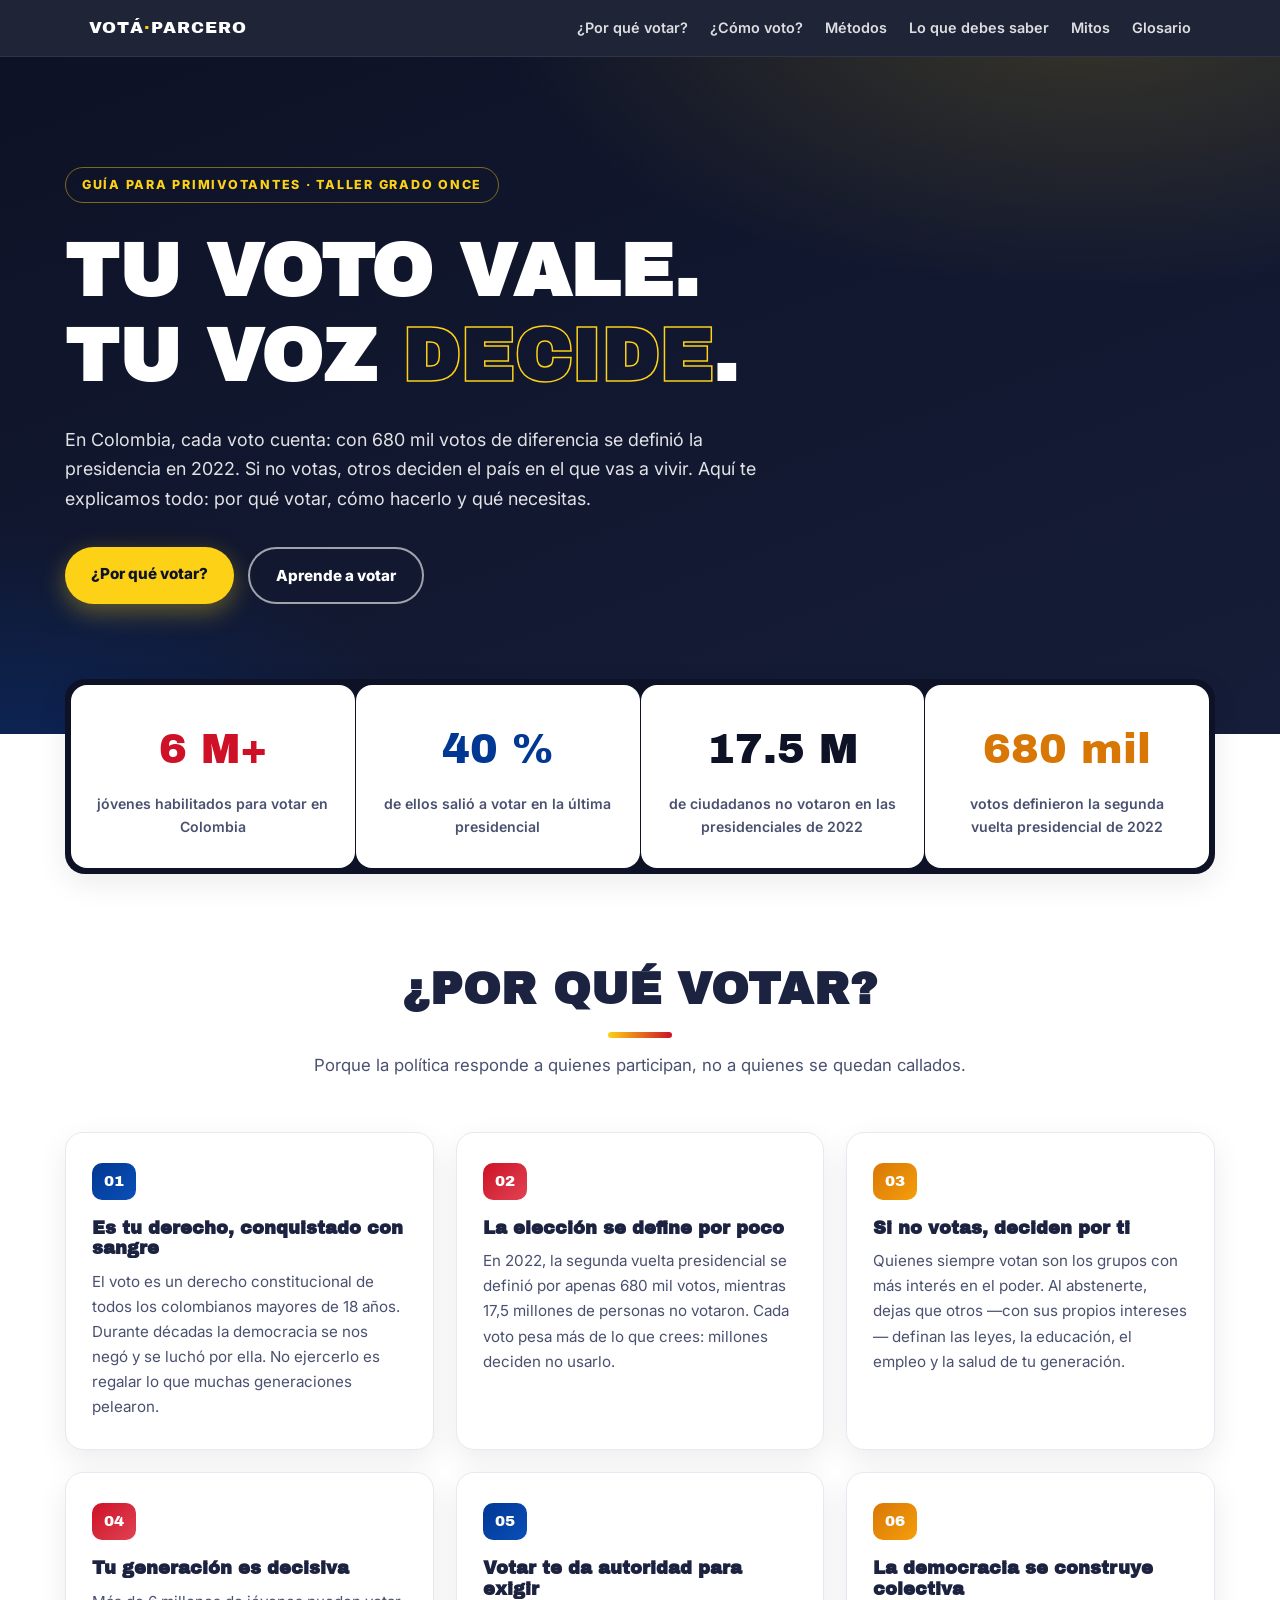
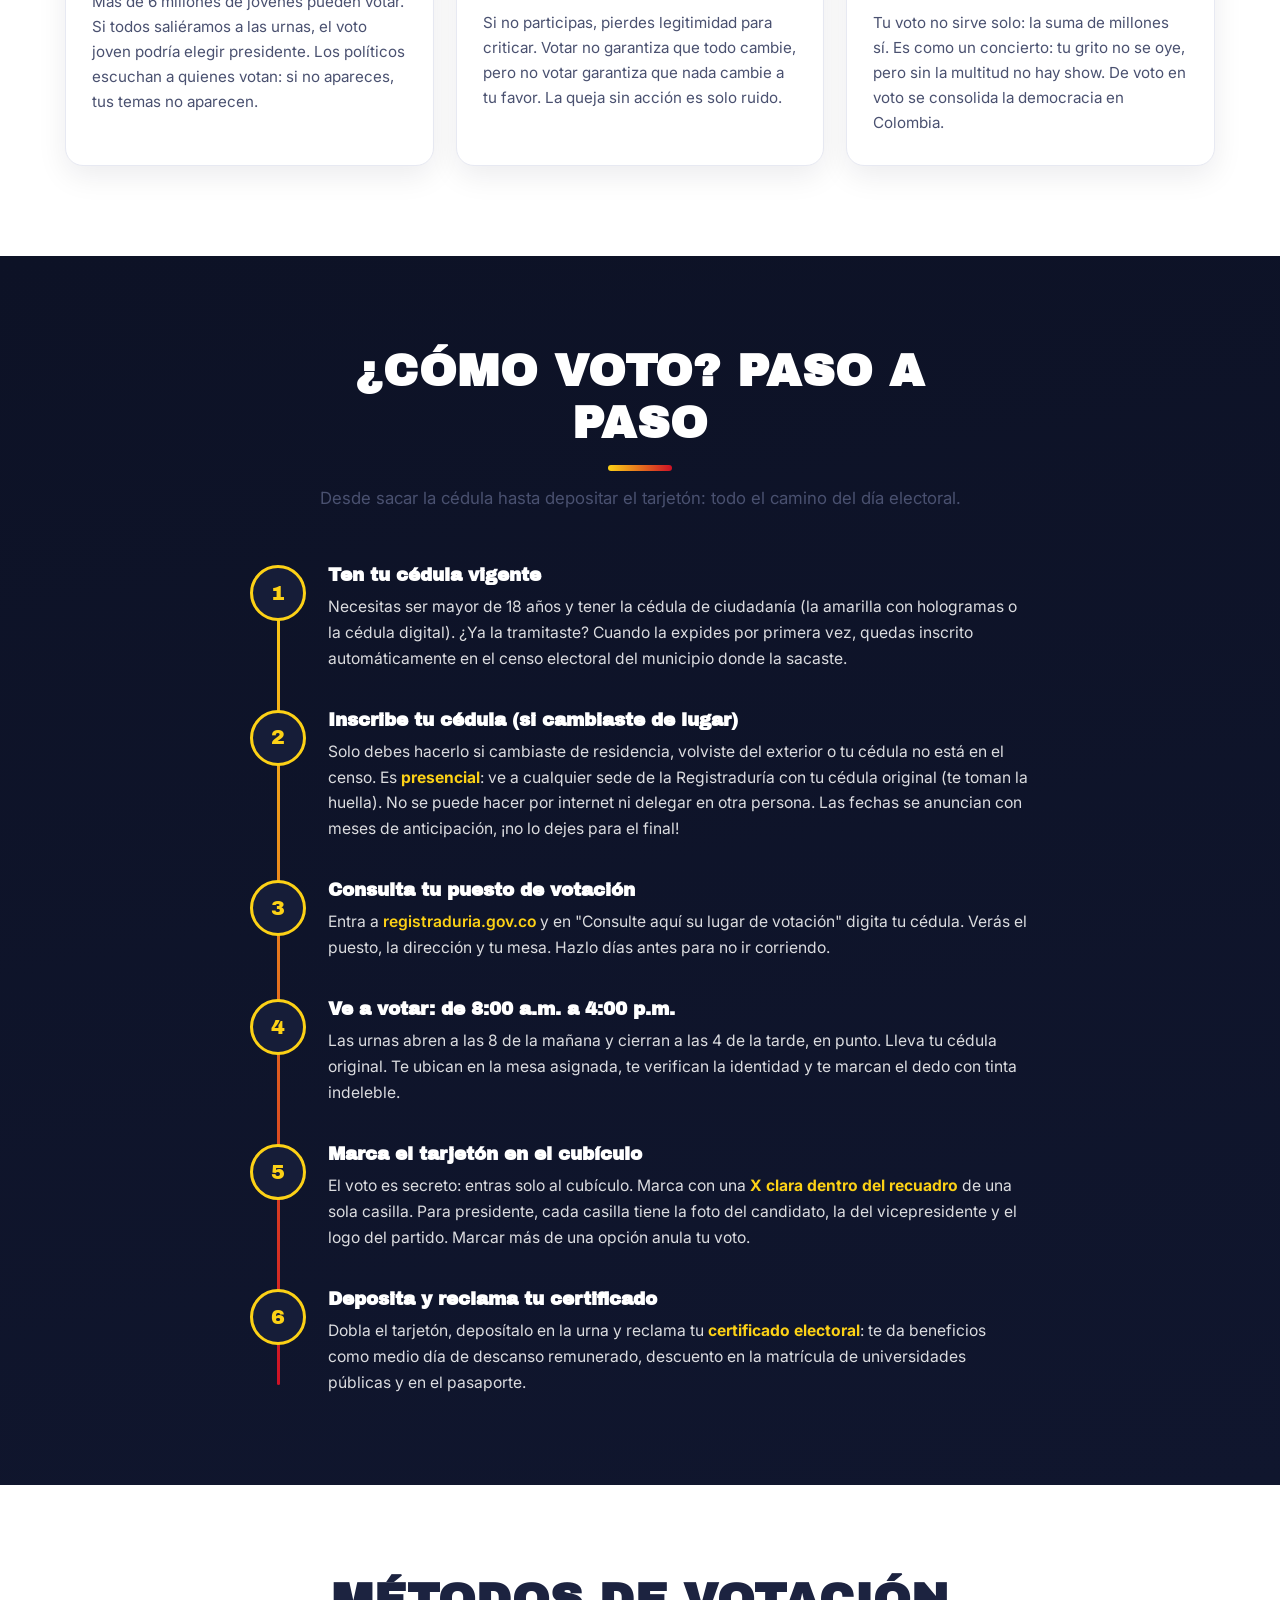
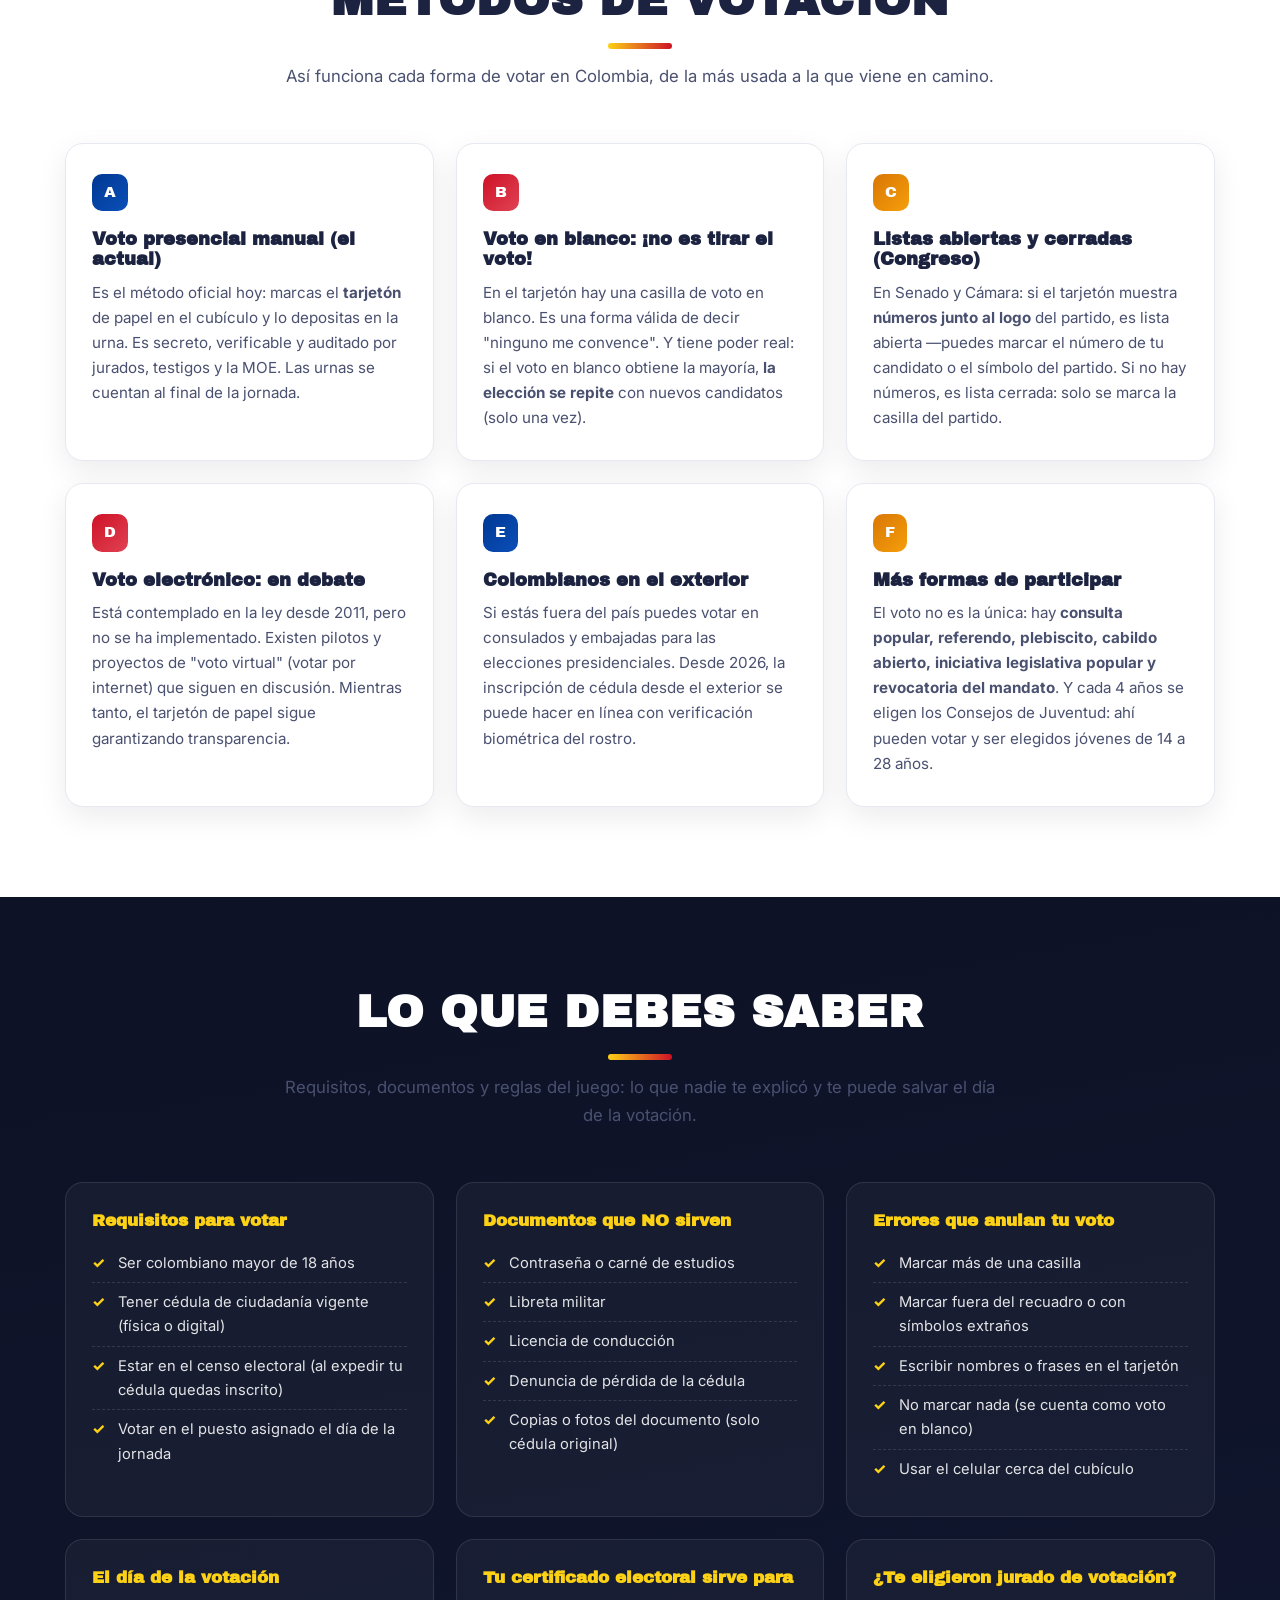
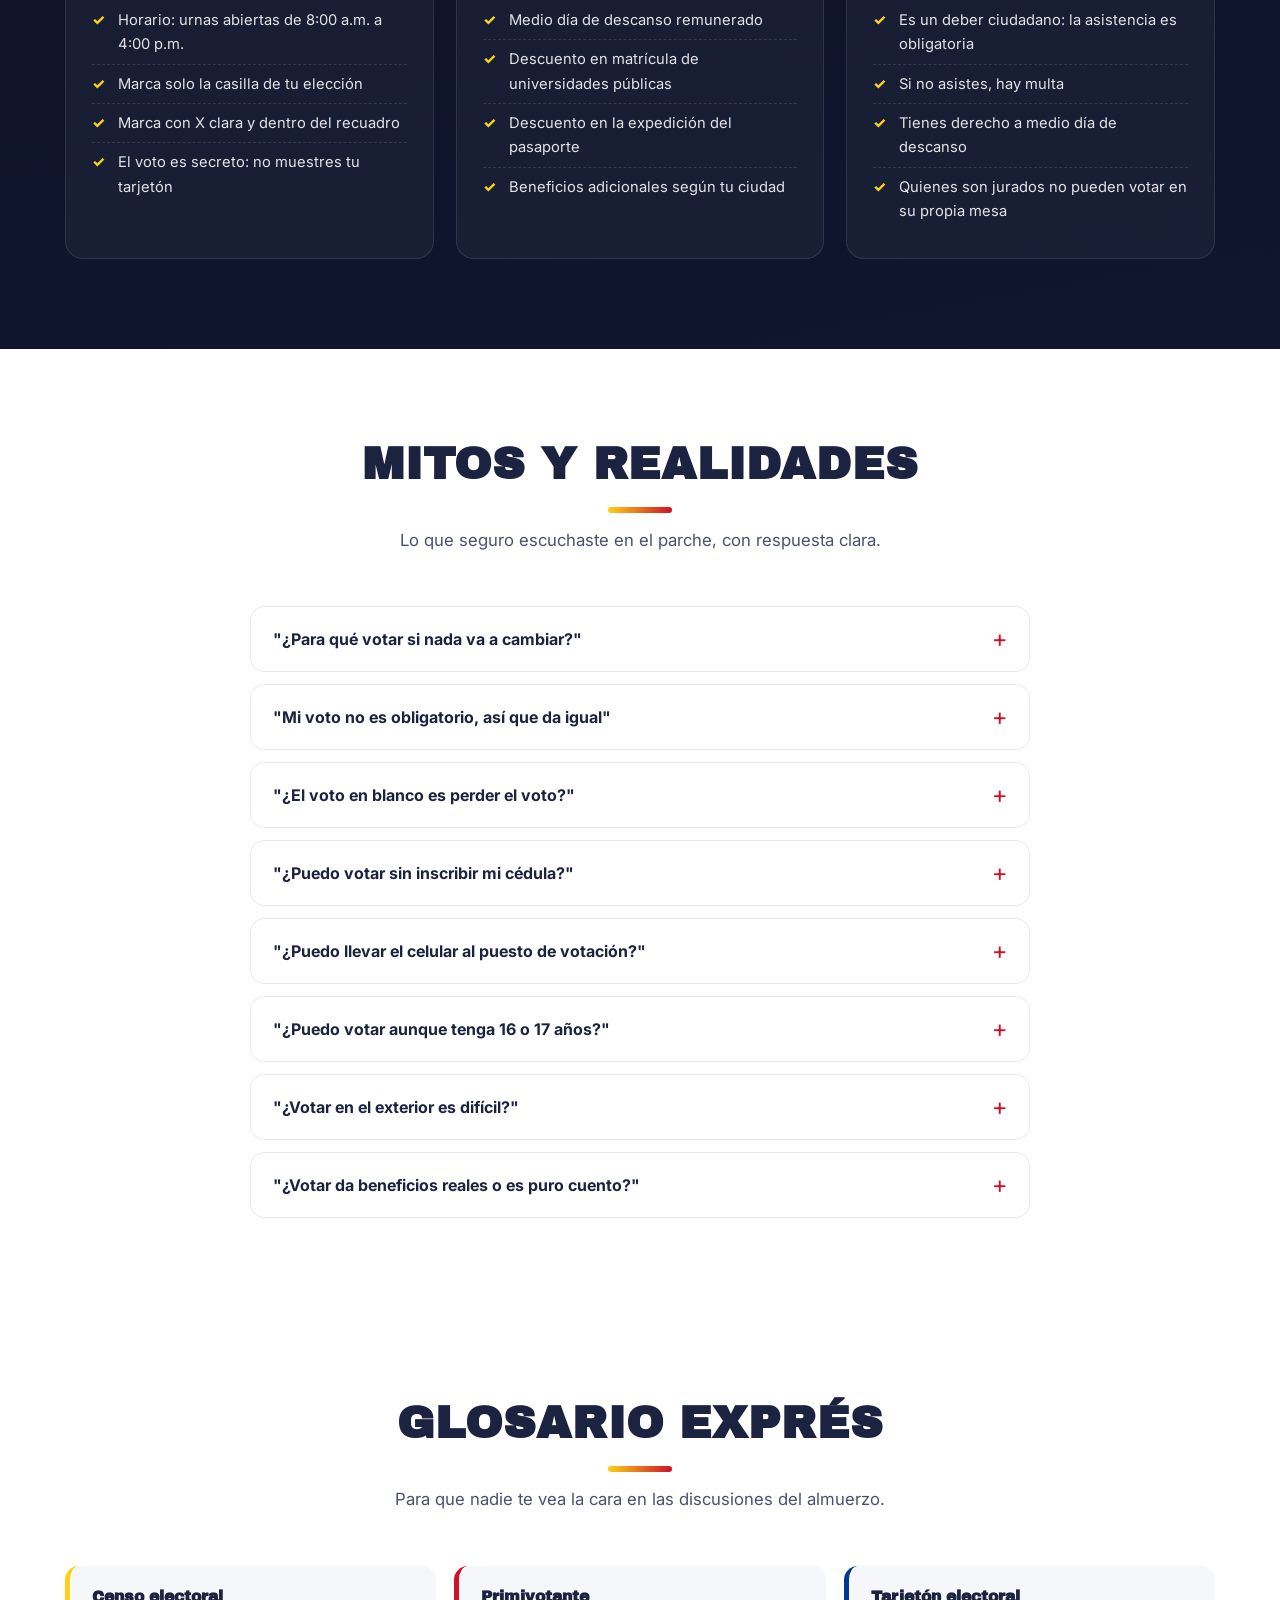
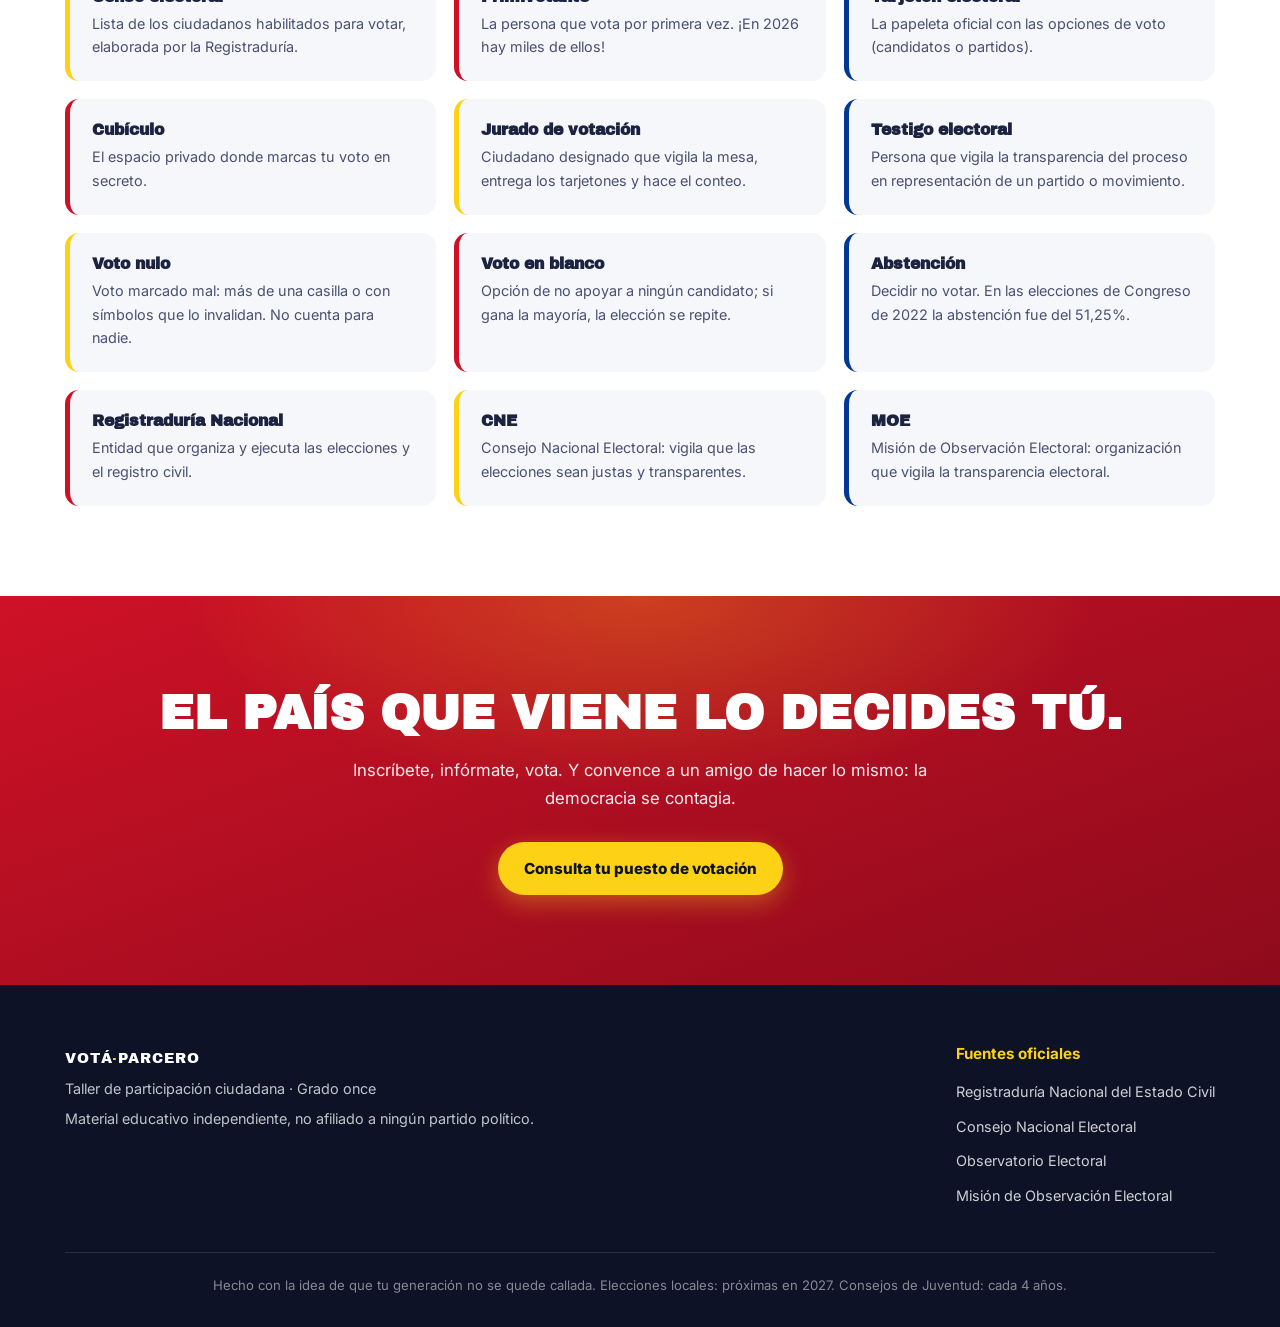
==== index.html @ 1b05ace3 "Crear sitio web guía para jóvenes: por qué y cómo votar en Colombia" ====
<!DOCTYPE html>
<html lang="es">
<head>
  <meta charset="UTF-8">
  <meta name="viewport" content="width=device-width, initial-scale=1.0">
  <title>Votá, Parcero — Todo lo que necesitas saber para votar en Colombia</title>
  <meta name="description" content="Guía para jóvenes: por qué votar en Colombia, cómo funciona la votación y todo lo que debes saber para ejercer tu derecho al voto. Taller grado once.">
  <link rel="preconnect" href="https://fonts.googleapis.com">
  <link rel="preconnect" href="https://fonts.gstatic.com" crossorigin>
  <link href="https://fonts.googleapis.com/css2?family=Archivo+Black&family=Inter:wght@400;600;800&display=swap" rel="stylesheet">
  <link rel="stylesheet" href="css/styles.css">
</head>
<body>
  <header class="nav">
    <div class="nav-inner">
      <a href="#inicio" class="brand">VOTÁ<span>·</span>PARCERO</a>
      <nav class="nav-links" id="navLinks">
        <a href="#por-que">¿Por qué votar?</a>
        <a href="#como-votar">¿Cómo voto?</a>
        <a href="#metodos">Métodos</a>
        <a href="#datos">Lo que debes saber</a>
        <a href="#mitos">Mitos</a>
        <a href="#glosario">Glosario</a>
      </nav>
      <button class="nav-toggle" id="navToggle" aria-label="Abrir menú">
        <span></span><span></span><span></span>
      </button>
    </div>
  </header>

  <main>
    <section class="hero" id="inicio">
      <div class="hero-content">
        <p class="hero-tag">GUÍA PARA PRIMIVOTANTES · TALLER GRADO ONCE</p>
        <h1>Tu voto vale.<br>Tu voz <span class="highlight">decide</span>.</h1>
        <p class="hero-sub">
          En Colombia, cada voto cuenta: con 680&nbsp;mil votos de diferencia se definió la presidencia en 2022.
          Si no votas, otros deciden el país en el que vas a vivir. Aquí te explicamos todo: por qué votar, cómo hacerlo y qué necesitas.
        </p>
        <div class="hero-actions">
          <a href="#por-que" class="btn btn-yellow">¿Por qué votar?</a>
          <a href="#como-votar" class="btn btn-outline">Aprende a votar</a>
        </div>
      </div>
    </section>

    <section class="stats">
      <div class="stat" data-count="6" data-suffix=" M+">
        <span class="stat-num" id="stat1">0</span>
        <p>jóvenes habilitados para votar en Colombia</p>
      </div>
      <div class="stat" data-count="40" data-suffix=" %">
        <span class="stat-num" id="stat2">0</span>
        <p>de ellos salió a votar en la última presidencial</p>
      </div>
      <div class="stat" data-count="17.5" data-suffix=" M" data-decimals="1">
        <span class="stat-num" id="stat3">0</span>
        <p>de ciudadanos no votaron en las presidenciales de 2022</p>
      </div>
      <div class="stat" data-count="680" data-suffix=" mil">
        <span class="stat-num" id="stat4">0</span>
        <p>votos definieron la segunda vuelta presidencial de 2022</p>
      </div>
    </section>

    <section class="section" id="por-que">
      <div class="section-head">
        <h2>¿Por qué votar?</h2>
        <p>Porque la política responde a quienes participan, no a quienes se quedan callados.</p>
      </div>
      <div class="cards">
        <article class="card">
          <span class="card-num">01</span>
          <h3>Es tu derecho, conquistado con sangre</h3>
          <p>El voto es un derecho constitucional de todos los colombianos mayores de 18 años. Durante décadas la democracia se nos negó y se luchó por ella. No ejercerlo es regalar lo que muchas generaciones pelearon.</p>
        </article>
        <article class="card">
          <span class="card-num">02</span>
          <h3>La elección se define por poco</h3>
          <p>En 2022, la segunda vuelta presidencial se definió por apenas 680&nbsp;mil votos, mientras 17,5&nbsp;millones de personas no votaron. Cada voto pesa más de lo que crees: millones deciden no usarlo.</p>
        </article>
        <article class="card">
          <span class="card-num">03</span>
          <h3>Si no votas, deciden por ti</h3>
          <p>Quienes siempre votan son los grupos con más interés en el poder. Al abstenerte, dejas que otros —con sus propios intereses— definan las leyes, la educación, el empleo y la salud de tu generación.</p>
        </article>
        <article class="card">
          <span class="card-num">04</span>
          <h3>Tu generación es decisiva</h3>
          <p>Más de 6 millones de jóvenes pueden votar. Si todos saliéramos a las urnas, el voto joven podría elegir presidente. Los políticos escuchan a quienes votan: si no apareces, tus temas no aparecen.</p>
        </article>
        <article class="card">
          <span class="card-num">05</span>
          <h3>Votar te da autoridad para exigir</h3>
          <p>Si no participas, pierdes legitimidad para criticar. Votar no garantiza que todo cambie, pero no votar garantiza que nada cambie a tu favor. La queja sin acción es solo ruido.</p>
        </article>
        <article class="card">
          <span class="card-num">06</span>
          <h3>La democracia se construye colectiva</h3>
          <p>Tu voto no sirve solo: la suma de millones sí. Es como un concierto: tu grito no se oye, pero sin la multitud no hay show. De voto en voto se consolida la democracia en Colombia.</p>
        </article>
      </div>
    </section>

    <section class="section section-dark" id="como-votar">
      <div class="section-head">
        <h2>¿Cómo voto? Paso a paso</h2>
        <p>Desde sacar la cédula hasta depositar el tarjetón: todo el camino del día electoral.</p>
      </div>
      <ol class="timeline">
        <li>
          <span class="step">1</span>
          <div>
            <h3>Ten tu cédula vigente</h3>
            <p>Necesitas ser mayor de 18 años y tener la cédula de ciudadanía (la amarilla con hologramas o la cédula digital). ¿Ya la tramitaste? Cuando la expides por primera vez, quedas inscrito automáticamente en el censo electoral del municipio donde la sacaste.</p>
          </div>
        </li>
        <li>
          <span class="step">2</span>
          <div>
            <h3>Inscribe tu cédula (si cambiaste de lugar)</h3>
            <p>Solo debes hacerlo si cambiaste de residencia, volviste del exterior o tu cédula no está en el censo. Es <strong>presencial</strong>: ve a cualquier sede de la Registraduría con tu cédula original (te toman la huella). No se puede hacer por internet ni delegar en otra persona. Las fechas se anuncian con meses de anticipación, ¡no lo dejes para el final!</p>
          </div>
        </li>
        <li>
          <span class="step">3</span>
          <div>
            <h3>Consulta tu puesto de votación</h3>
            <p>Entra a <a href="https://www.registraduria.gov.co" target="_blank" rel="noopener">registraduria.gov.co</a> y en "Consulte aquí su lugar de votación" digita tu cédula. Verás el puesto, la dirección y tu mesa. Hazlo días antes para no ir corriendo.</p>
          </div>
        </li>
        <li>
          <span class="step">4</span>
          <div>
            <h3>Ve a votar: de 8:00 a.m. a 4:00 p.m.</h3>
            <p>Las urnas abren a las 8 de la mañana y cierran a las 4 de la tarde, en punto. Lleva tu cédula original. Te ubican en la mesa asignada, te verifican la identidad y te marcan el dedo con tinta indeleble.</p>
          </div>
        </li>
        <li>
          <span class="step">5</span>
          <div>
            <h3>Marca el tarjetón en el cubículo</h3>
            <p>El voto es secreto: entras solo al cubículo. Marca con una <strong>X clara dentro del recuadro</strong> de una sola casilla. Para presidente, cada casilla tiene la foto del candidato, la del vicepresidente y el logo del partido. Marcar más de una opción anula tu voto.</p>
          </div>
        </li>
        <li>
          <span class="step">6</span>
          <div>
            <h3>Deposita y reclama tu certificado</h3>
            <p>Dobla el tarjetón, deposítalo en la urna y reclama tu <strong>certificado electoral</strong>: te da beneficios como medio día de descanso remunerado, descuento en la matrícula de universidades públicas y en el pasaporte.</p>
          </div>
        </li>
      </ol>
    </section>

    <section class="section" id="metodos">
      <div class="section-head">
        <h2>Métodos de votación</h2>
        <p>Así funciona cada forma de votar en Colombia, de la más usada a la que viene en camino.</p>
      </div>
      <div class="cards">
        <article class="card">
          <span class="card-num">A</span>
          <h3>Voto presencial manual (el actual)</h3>
          <p>Es el método oficial hoy: marcas el <strong>tarjetón</strong> de papel en el cubículo y lo depositas en la urna. Es secreto, verificable y auditado por jurados, testigos y la MOE. Las urnas se cuentan al final de la jornada.</p>
        </article>
        <article class="card">
          <span class="card-num">B</span>
          <h3>Voto en blanco: ¡no es tirar el voto!</h3>
          <p>En el tarjetón hay una casilla de voto en blanco. Es una forma válida de decir "ninguno me convence". Y tiene poder real: si el voto en blanco obtiene la mayoría, <strong>la elección se repite</strong> con nuevos candidatos (solo una vez).</p>
        </article>
        <article class="card">
          <span class="card-num">C</span>
          <h3>Listas abiertas y cerradas (Congreso)</h3>
          <p>En Senado y Cámara: si el tarjetón muestra <strong>números junto al logo</strong> del partido, es lista abierta —puedes marcar el número de tu candidato o el símbolo del partido. Si no hay números, es lista cerrada: solo se marca la casilla del partido.</p>
        </article>
        <article class="card">
          <span class="card-num">D</span>
          <h3>Voto electrónico: en debate</h3>
          <p>Está contemplado en la ley desde 2011, pero no se ha implementado. Existen pilotos y proyectos de "voto virtual" (votar por internet) que siguen en discusión. Mientras tanto, el tarjetón de papel sigue garantizando transparencia.</p>
        </article>
        <article class="card">
          <span class="card-num">E</span>
          <h3>Colombianos en el exterior</h3>
          <p>Si estás fuera del país puedes votar en consulados y embajadas para las elecciones presidenciales. Desde 2026, la inscripción de cédula desde el exterior se puede hacer en línea con verificación biométrica del rostro.</p>
        </article>
        <article class="card">
          <span class="card-num">F</span>
          <h3>Más formas de participar</h3>
          <p>El voto no es la única: hay <strong>consulta popular, referendo, plebiscito, cabildo abierto, iniciativa legislativa popular y revocatoria del mandato</strong>. Y cada 4 años se eligen los Consejos de Juventud: ahí pueden votar y ser elegidos jóvenes de 14 a 28 años.</p>
        </article>
      </div>
    </section>

    <section class="section section-dark" id="datos">
      <div class="section-head">
        <h2>Lo que debes saber</h2>
        <p>Requisitos, documentos y reglas del juego: lo que nadie te explicó y te puede salvar el día de la votación.</p>
      </div>
      <div class="grid">
        <div class="fact">
          <h3>Requisitos para votar</h3>
          <ul>
            <li>Ser colombiano mayor de 18 años</li>
            <li>Tener cédula de ciudadanía vigente (física o digital)</li>
            <li>Estar en el censo electoral (al expedir tu cédula quedas inscrito)</li>
            <li>Votar en el puesto asignado el día de la jornada</li>
          </ul>
        </div>
        <div class="fact">
          <h3>Documentos que NO sirven</h3>
          <ul>
            <li>Contraseña o carné de estudios</li>
            <li>Libreta militar</li>
            <li>Licencia de conducción</li>
            <li>Denuncia de pérdida de la cédula</li>
            <li>Copias o fotos del documento (solo cédula original)</li>
          </ul>
        </div>
        <div class="fact">
          <h3>Errores que anulan tu voto</h3>
          <ul>
            <li>Marcar más de una casilla</li>
            <li>Marcar fuera del recuadro o con símbolos extraños</li>
            <li>Escribir nombres o frases en el tarjetón</li>
            <li>No marcar nada (se cuenta como voto en blanco)</li>
            <li>Usar el celular cerca del cubículo</li>
          </ul>
        </div>
        <div class="fact">
          <h3>El día de la votación</h3>
          <ul>
            <li>Horario: urnas abiertas de 8:00 a.m. a 4:00 p.m.</li>
            <li>Marca solo la casilla de tu elección</li>
            <li>Marca con X clara y dentro del recuadro</li>
            <li>El voto es secreto: no muestres tu tarjetón</li>
          </ul>
        </div>
        <div class="fact">
          <h3>Tu certificado electoral sirve para</h3>
          <ul>
            <li>Medio día de descanso remunerado</li>
            <li>Descuento en matrícula de universidades públicas</li>
            <li>Descuento en la expedición del pasaporte</li>
            <li>Beneficios adicionales según tu ciudad</li>
          </ul>
        </div>
        <div class="fact">
          <h3>¿Te eligieron jurado de votación?</h3>
          <ul>
            <li>Es un deber ciudadano: la asistencia es obligatoria</li>
            <li>Si no asistes, hay multa</li>
            <li>Tienes derecho a medio día de descanso</li>
            <li>Quienes son jurados no pueden votar en su propia mesa</li>
          </ul>
        </div>
      </div>
    </section>

    <section class="section" id="mitos">
      <div class="section-head">
        <h2>Mitos y realidades</h2>
        <p>Lo que seguro escuchaste en el parche, con respuesta clara.</p>
      </div>
      <div class="faq">
        <div class="faq-item">
          <button class="faq-q" aria-expanded="false">"¿Para qué votar si nada va a cambiar?" <span class="faq-icon">+</span></button>
          <div class="faq-a"><p>Votar no garantiza el cambio inmediato, pero no votar garantiza que otros decidan por ti. Las elecciones se ganan por cientos de miles de votos, no por millones: tu participación sí cuenta. Y la democracia es un proceso: solo cambia lo que la ciudadanía exige con su participación constante.</p></div>
        </div>
        <div class="faq-item">
          <button class="faq-q" aria-expanded="false">"Mi voto no es obligatorio, así que da igual" <span class="faq-icon">+</span></button>
          <div class="faq-a"><p>Es cierto que no es obligatorio: el voto es un derecho y un deber ciudadano, no una obligación legal. Pero "no obligatorio" no significa "sin consecuencias". Quienes no votan dejan el terreno libre a los que sí participan, y esos deciden las reglas que te tocan a ti.</p></div>
        </div>
        <div class="faq-item">
          <button class="faq-q" aria-expanded="false">"¿El voto en blanco es perder el voto?" <span class="faq-icon">+</span></button>
          <div class="faq-a"><p>No. El voto en blanco es una opción legítima del tarjetón. Si obtiene la mayoría, la elección se repite una vez con nuevos candidatos. Es la forma de decir "ninguno me convence" sin quedarte por fuera.</p></div>
        </div>
        <div class="faq-item">
          <button class="faq-q" aria-expanded="false">"¿Puedo votar sin inscribir mi cédula?" <span class="faq-icon">+</span></button>
          <div class="faq-a"><p>Si expediste tu cédula por primera vez, ya estás en el censo del municipio donde la tramitaste: puedes votar. La inscripción solo se necesita si cambiaste de ciudad, volviste del exterior o tu cédula quedó fuera del censo.</p></div>
        </div>
        <div class="faq-item">
          <button class="faq-q" aria-expanded="false">"¿Puedo llevar el celular al puesto de votación?" <span class="faq-icon">+</span></button>
          <div class="faq-a"><p>Sí puedes entrar con el celular, pero no usarlo cerca de los cubículos de votación. Solo lo puedes mostrar para presentar la cédula digital. Hacer fotos al tarjetón o usarlo en el cubículo es motivo para invalidar tu voto.</p></div>
        </div>
        <div class="faq-item">
          <button class="faq-q" aria-expanded="false">"¿Puedo votar aunque tenga 16 o 17 años?" <span class="faq-icon">+</span></button>
          <div class="faq-a"><p>Para las elecciones nacionales necesitas 18 años cumplidos. PERO en las elecciones de <strong>Consejos de Juventud</strong> pueden votar y ser elegidos jóvenes de 14 a 28 años: es tu oportunidad para participar antes de los 18.</p></div>
        </div>
        <div class="faq-item">
          <button class="faq-q" aria-expanded="false">"¿Votar en el exterior es difícil?" <span class="faq-icon">+</span></button>
          <div class="faq-a"><p>No. Puedes votar en consulados y embajadas para las elecciones presidenciales con tu cédula o pasaporte. Desde las elecciones de 2026, la inscripción desde el exterior se puede hacer en línea con verificación biométrica de rostro, desde la página oficial de la Registraduría.</p></div>
        </div>
        <div class="faq-item">
          <button class="faq-q" aria-expanded="false">"¿Votar da beneficios reales o es puro cuento?" <span class="faq-icon">+</span></button>
          <div class="faq-a"><p>Real. El certificado electoral te da medio día de descanso remunerado, descuento del 10% en la matrícula de universidades públicas y descuentos en el pasaporte. Y más allá de los beneficios: es tu poder de decisión sobre el país.</p></div>
        </div>
      </div>
    </section>

    <section class="section" id="glosario">
      <div class="section-head">
        <h2>Glosario exprés</h2>
        <p>Para que nadie te vea la cara en las discusiones del almuerzo.</p>
      </div>
      <div class="glossary">
        <div class="term"><h3>Censo electoral</h3><p>Lista de los ciudadanos habilitados para votar, elaborada por la Registraduría.</p></div>
        <div class="term"><h3>Primivotante</h3><p>La persona que vota por primera vez. ¡En 2026 hay miles de ellos!</p></div>
        <div class="term"><h3>Tarjetón electoral</h3><p>La papeleta oficial con las opciones de voto (candidatos o partidos).</p></div>
        <div class="term"><h3>Cubículo</h3><p>El espacio privado donde marcas tu voto en secreto.</p></div>
        <div class="term"><h3>Jurado de votación</h3><p>Ciudadano designado que vigila la mesa, entrega los tarjetones y hace el conteo.</p></div>
        <div class="term"><h3>Testigo electoral</h3><p>Persona que vigila la transparencia del proceso en representación de un partido o movimiento.</p></div>
        <div class="term"><h3>Voto nulo</h3><p>Voto marcado mal: más de una casilla o con símbolos que lo invalidan. No cuenta para nadie.</p></div>
        <div class="term"><h3>Voto en blanco</h3><p>Opción de no apoyar a ningún candidato; si gana la mayoría, la elección se repite.</p></div>
        <div class="term"><h3>Abstención</h3><p>Decidir no votar. En las elecciones de Congreso de 2022 la abstención fue del 51,25%.</p></div>
        <div class="term"><h3>Registraduría Nacional</h3><p>Entidad que organiza y ejecuta las elecciones y el registro civil.</p></div>
        <div class="term"><h3>CNE</h3><p>Consejo Nacional Electoral: vigila que las elecciones sean justas y transparentes.</p></div>
        <div class="term"><h3>MOE</h3><p>Misión de Observación Electoral: organización que vigila la transparencia electoral.</p></div>
      </div>
    </section>

    <section class="cta">
      <h2>El país que viene lo decides tú.</h2>
      <p>Inscríbete, infórmate, vota. Y convence a un amigo de hacer lo mismo: la democracia se contagia.</p>
      <a href="https://www.registraduria.gov.co" target="_blank" rel="noopener" class="btn btn-yellow">Consulta tu puesto de votación</a>
    </section>
  </main>

  <footer class="footer">
    <div class="footer-inner">
      <div>
        <p class="brand">VOTÁ<span>·</span>PARCERO</p>
        <p>Taller de participación ciudadana · Grado once</p>
        <p>Material educativo independiente, no afiliado a ningún partido político.</p>
      </div>
      <div class="footer-links">
        <h4>Fuentes oficiales</h4>
        <ul>
          <li><a href="https://www.registraduria.gov.co" target="_blank" rel="noopener">Registraduría Nacional del Estado Civil</a></li>
          <li><a href="https://www.cne.gov.co" target="_blank" rel="noopener">Consejo Nacional Electoral</a></li>
          <li><a href="https://observatorio.registraduria.gov.co" target="_blank" rel="noopener">Observatorio Electoral</a></li>
          <li><a href="https://moebogota.org" target="_blank" rel="noopener">Misión de Observación Electoral</a></li>
        </ul>
      </div>
    </div>
    <p class="footer-note">Hecho con la idea de que tu generación no se quede callada. Elecciones locales: próximas en 2027. Consejos de Juventud: cada 4 años.</p>
  </footer>

  <script src="js/main.js"></script>
</body>
</html>
---- css/styles.css ----
:root {
  --yellow: #fcd116;
  --blue: #003893;
  --red: #ce1126;
  --dark: #0d1226;
  --dark-2: #161d38;
  --ink: #1c2340;
  --text: #4a5170;
  --light: #f6f7fb;
  --white: #ffffff;
  --radius: 18px;
  --shadow: 0 10px 30px rgba(13, 18, 38, 0.08);
  --font-head: 'Archivo Black', sans-serif;
  --font-body: 'Inter', system-ui, sans-serif;
}

* { margin: 0; padding: 0; box-sizing: border-box; }

html { scroll-behavior: smooth; }

body {
  font-family: var(--font-body);
  color: var(--text);
  background: var(--white);
  line-height: 1.65;
}

h1, h2, h3 { font-family: var(--font-head); color: var(--ink); line-height: 1.15; }

a { color: var(--blue); text-decoration: none; }
a:hover { text-decoration: underline; }

/* ---------- Nav ---------- */
.nav {
  position: sticky;
  top: 0;
  z-index: 100;
  background: rgba(13, 18, 38, 0.92);
  backdrop-filter: blur(8px);
  border-bottom: 1px solid rgba(255, 255, 255, 0.08);
}

.nav-inner {
  max-width: 1150px;
  margin: 0 auto;
  padding: 14px 24px;
  display: flex;
  align-items: center;
  justify-content: space-between;
  gap: 16px;
}

.brand {
  font-family: var(--font-head);
  font-size: 1.05rem;
  letter-spacing: 0.06em;
  color: var(--white);
}
.brand span { color: var(--yellow); }
.footer .brand { color: var(--white); }

.nav-links { display: flex; gap: 22px; flex-wrap: wrap; }
.nav-links a {
  color: rgba(255, 255, 255, 0.85);
  font-weight: 600;
  font-size: 0.9rem;
}
.nav-links a:hover { color: var(--yellow); text-decoration: none; }

.nav-toggle {
  display: none;
  background: none;
  border: none;
  cursor: pointer;
  flex-direction: column;
  gap: 5px;
  padding: 6px;
}
.nav-toggle span {
  width: 24px;
  height: 3px;
  background: var(--white);
  border-radius: 2px;
  transition: transform 0.25s ease, opacity 0.25s ease;
}
.nav-toggle.open span:nth-child(1) { transform: translateY(8px) rotate(45deg); }
.nav-toggle.open span:nth-child(2) { opacity: 0; }
.nav-toggle.open span:nth-child(3) { transform: translateY(-8px) rotate(-45deg); }

/* ---------- Hero ---------- */
.hero {
  background:
    radial-gradient(1000px 500px at 85% -10%, rgba(252, 209, 22, 0.18), transparent 60%),
    radial-gradient(800px 500px at 0% 110%, rgba(0, 56, 147, 0.45), transparent 55%),
    linear-gradient(160deg, var(--dark) 0%, var(--dark-2) 100%);
  color: var(--white);
  padding: 110px 24px 130px;
}

.hero-content {
  max-width: 1150px;
  margin: 0 auto;
}

.hero-tag {
  display: inline-block;
  font-size: 0.78rem;
  font-weight: 800;
  letter-spacing: 0.14em;
  color: var(--yellow);
  border: 1px solid rgba(252, 209, 22, 0.45);
  border-radius: 999px;
  padding: 7px 16px;
  margin-bottom: 26px;
}

.hero h1 {
  color: var(--white);
  font-size: clamp(2.6rem, 7vw, 4.6rem);
  text-transform: uppercase;
  letter-spacing: 0.01em;
}

.hero .highlight {
  color: var(--yellow);
  -webkit-text-stroke: 1.5px var(--yellow);
  -webkit-text-fill-color: transparent;
}

.hero-sub {
  max-width: 720px;
  margin-top: 26px;
  font-size: 1.12rem;
  color: rgba(255, 255, 255, 0.88);
}

.hero-actions { margin-top: 34px; display: flex; gap: 14px; flex-wrap: wrap; }

.btn {
  display: inline-block;
  font-weight: 800;
  font-size: 0.95rem;
  padding: 14px 26px;
  border-radius: 999px;
  transition: transform 0.15s ease, box-shadow 0.15s ease;
}
.btn:hover { transform: translateY(-2px); text-decoration: none; }

.btn-yellow { background: var(--yellow); color: var(--dark); box-shadow: 0 8px 24px rgba(252, 209, 22, 0.35); }
.btn-yellow:hover { box-shadow: 0 12px 28px rgba(252, 209, 22, 0.45); }

.btn-outline { border: 2px solid rgba(255, 255, 255, 0.6); color: var(--white); }
.btn-outline:hover { background: rgba(255, 255, 255, 0.08); }

/* ---------- Stats ---------- */
.stats {
  display: grid;
  grid-template-columns: repeat(4, 1fr);
  gap: 1px;
  background: var(--dark);
  margin-top: -55px;
  border-radius: 20px;
  max-width: 1150px;
  margin-left: auto;
  margin-right: auto;
  padding: 6px;
  box-shadow: var(--shadow);
  position: relative;
  z-index: 5;
}

.stat {
  background: var(--white);
  border-radius: 16px;
  padding: 30px 22px;
  text-align: center;
}

.stat-num {
  display: block;
  font-family: var(--font-head);
  font-size: clamp(1.8rem, 4vw, 2.6rem);
  color: var(--red);
}

.stat:nth-child(2) .stat-num { color: var(--blue); }
.stat:nth-child(3) .stat-num { color: var(--dark); }
.stat:nth-child(4) .stat-num { color: #d97706; }

.stat p { margin-top: 8px; font-size: 0.88rem; font-weight: 600; color: var(--text); }

/* ---------- Sections ---------- */
.section { padding: 90px 24px; }

.section-dark {
  background: linear-gradient(170deg, var(--dark) 0%, #10162e 100%);
}
.section-dark h2, .section-dark h3 { color: var(--white); }

.section-head {
  max-width: 720px;
  margin: 0 auto 52px;
  text-align: center;
}

.section-head h2 {
  font-size: clamp(1.9rem, 4.5vw, 2.8rem);
  text-transform: uppercase;
  letter-spacing: 0.02em;
  margin-bottom: 14px;
  position: relative;
}

.section-head h2::after {
  content: '';
  display: block;
  width: 64px;
  height: 6px;
  border-radius: 3px;
  background: linear-gradient(90deg, var(--yellow), var(--red));
  margin: 16px auto 0;
}

.section-dark .section-head h2::after {
  background: linear-gradient(90deg, var(--yellow), var(--red));
}

.section-head p { font-size: 1.05rem; }

/* ---------- Cards ---------- */
.cards {
  display: grid;
  grid-template-columns: repeat(3, 1fr);
  gap: 22px;
  max-width: 1150px;
  margin: 0 auto;
}

.card {
  background: var(--white);
  border: 1px solid #e7e9f2;
  border-radius: var(--radius);
  padding: 30px 26px;
  box-shadow: var(--shadow);
  transition: transform 0.2s ease, box-shadow 0.2s ease;
  position: relative;
  overflow: hidden;
}

.card:hover { transform: translateY(-6px); box-shadow: 0 18px 40px rgba(13, 18, 38, 0.12); }

.card-num {
  font-family: var(--font-head);
  font-size: 0.95rem;
  color: var(--white);
  background: linear-gradient(135deg, var(--blue), #0b4fb8);
  border-radius: 10px;
  padding: 6px 12px;
  display: inline-block;
  margin-bottom: 18px;
}

.card:nth-child(2n) .card-num { background: linear-gradient(135deg, var(--red), #e04354); }
.card:nth-child(3n) .card-num { background: linear-gradient(135deg, #d97706, #f59e0b); }

.card h3 { font-size: 1.12rem; margin-bottom: 10px; }
.card p { font-size: 0.95rem; }

/* ---------- Timeline ---------- */
.timeline {
  list-style: none;
  max-width: 780px;
  margin: 0 auto;
  position: relative;
  padding-left: 0;
}

.timeline::before {
  content: '';
  position: absolute;
  left: 27px;
  top: 10px;
  bottom: 10px;
  width: 3px;
  background: linear-gradient(180deg, var(--yellow), var(--red));
  border-radius: 2px;
}

.timeline li {
  display: flex;
  gap: 22px;
  padding: 0 0 38px 0;
  position: relative;
}

.timeline li:last-child { padding-bottom: 0; }

.step {
  flex-shrink: 0;
  width: 56px;
  height: 56px;
  border-radius: 50%;
  background: var(--dark-2);
  border: 3px solid var(--yellow);
  color: var(--yellow);
  font-family: var(--font-head);
  font-size: 1.3rem;
  display: flex;
  align-items: center;
  justify-content: center;
  z-index: 1;
}

.timeline h3 { margin-bottom: 8px; font-size: 1.15rem; }
.timeline p { color: rgba(255, 255, 255, 0.85); font-size: 0.98rem; }
.timeline strong { color: var(--yellow); }
.timeline a { color: var(--yellow); font-weight: 600; }

/* ---------- Fact grid ---------- */
.grid {
  display: grid;
  grid-template-columns: repeat(3, 1fr);
  gap: 22px;
  max-width: 1150px;
  margin: 0 auto;
}

.fact {
  background: rgba(255, 255, 255, 0.04);
  border: 1px solid rgba(255, 255, 255, 0.1);
  border-radius: var(--radius);
  padding: 28px 26px;
  transition: background 0.2s ease, transform 0.2s ease;
}

.fact:hover { background: rgba(255, 255, 255, 0.07); transform: translateY(-4px); }

.fact h3 { font-size: 1.05rem; margin-bottom: 14px; color: var(--yellow); }

.fact ul { list-style: none; }
.fact li {
  padding: 7px 0 7px 26px;
  position: relative;
  font-size: 0.92rem;
  color: rgba(255, 255, 255, 0.88);
  border-bottom: 1px dashed rgba(255, 255, 255, 0.12);
}
.fact li:last-child { border-bottom: none; }

.fact li::before {
  content: '✓';
  position: absolute;
  left: 0;
  top: 7px;
  color: var(--yellow);
  font-weight: 800;
}

/* ---------- FAQ ---------- */
.faq { max-width: 780px; margin: 0 auto; display: flex; flex-direction: column; gap: 12px; }

.faq-item {
  border: 1px solid #e7e9f2;
  border-radius: 14px;
  overflow: hidden;
  background: var(--white);
}

.faq-q {
  width: 100%;
  display: flex;
  justify-content: space-between;
  align-items: center;
  gap: 14px;
  padding: 20px 22px;
  background: none;
  border: none;
  cursor: pointer;
  font-family: var(--font-body);
  font-weight: 700;
  font-size: 1rem;
  color: var(--ink);
  text-align: left;
}

.faq-q:hover { background: var(--light); }

.faq-icon {
  font-size: 1.5rem;
  font-weight: 400;
  color: var(--red);
  line-height: 1;
  transition: transform 0.25s ease;
}

.faq-item.open .faq-icon { transform: rotate(45deg); }

.faq-a {
  max-height: 0;
  overflow: hidden;
  transition: max-height 0.3s ease;
}

.faq-a p { padding: 0 22px 20px; font-size: 0.95rem; }

/* ---------- Glossary ---------- */
.glossary {
  display: grid;
  grid-template-columns: repeat(3, 1fr);
  gap: 18px;
  max-width: 1150px;
  margin: 0 auto;
}

.term {
  background: var(--light);
  border-radius: 14px;
  padding: 22px;
  border-left: 5px solid var(--yellow);
}

.term:nth-child(2n) { border-left-color: var(--red); }
.term:nth-child(3n) { border-left-color: var(--blue); }

.term h3 { font-size: 0.98rem; margin-bottom: 6px; }
.term p { font-size: 0.9rem; }

/* ---------- CTA ---------- */
.cta {
  background:
    radial-gradient(700px 300px at 50% 0%, rgba(252, 209, 22, 0.25), transparent 65%),
    linear-gradient(160deg, var(--red), #8d0b1c);
  color: var(--white);
  text-align: center;
  padding: 90px 24px;
}

.cta h2 {
  color: var(--white);
  font-size: clamp(1.9rem, 5vw, 3rem);
  text-transform: uppercase;
  margin-bottom: 16px;
}

.cta p { max-width: 640px; margin: 0 auto 30px; font-size: 1.05rem; color: rgba(255, 255, 255, 0.92); }

/* ---------- Footer ---------- */
.footer {
  background: var(--dark);
  color: rgba(255, 255, 255, 0.75);
  padding: 56px 24px 30px;
}

.footer-inner {
  max-width: 1150px;
  margin: 0 auto;
  display: flex;
  justify-content: space-between;
  gap: 40px;
  flex-wrap: wrap;
}

.footer-inner p { font-size: 0.9rem; margin-top: 6px; }

.footer-links h4 { color: var(--yellow); font-size: 0.95rem; margin-bottom: 12px; }

.footer-links ul { list-style: none; }
.footer-links li { margin-bottom: 8px; }
.footer-links a { color: rgba(255, 255, 255, 0.8); font-size: 0.9rem; }
.footer-links a:hover { color: var(--yellow); }

.footer-note {
  max-width: 1150px;
  margin: 36px auto 0;
  text-align: center;
  font-size: 0.82rem;
  color: rgba(255, 255, 255, 0.5);
  border-top: 1px solid rgba(255, 255, 255, 0.12);
  padding-top: 22px;
}

/* ---------- Scroll reveal ---------- */
.reveal {
  opacity: 0;
  transform: translateY(26px);
  transition: opacity 0.55s ease, transform 0.55s ease;
}

.revealed {
  opacity: 1;
  transform: translateY(0);
}

/* ---------- Responsive ---------- */
@media (max-width: 980px) {
  .cards, .grid, .glossary { grid-template-columns: repeat(2, 1fr); }
  .stats { grid-template-columns: repeat(2, 1fr); }
  .stat:nth-child(odd) { border-radius: 16px; }
}

@media (max-width: 680px) {
  .nav-links {
    display: none;
    position: absolute;
    top: 100%;
    left: 0;
    right: 0;
    background: var(--dark);
    flex-direction: column;
    padding: 18px 24px 26px;
    gap: 16px;
    border-bottom: 1px solid rgba(255, 255, 255, 0.12);
  }
  .nav-links.open { display: flex; }
  .nav-toggle { display: flex; }
  .cards, .grid, .glossary, .stats { grid-template-columns: 1fr; }
  .section { padding: 64px 20px; }
  .timeline::before { left: 21px; }
  .step { width: 44px; height: 44px; font-size: 1.05rem; }
  .hero { padding: 80px 20px 120px; }
}
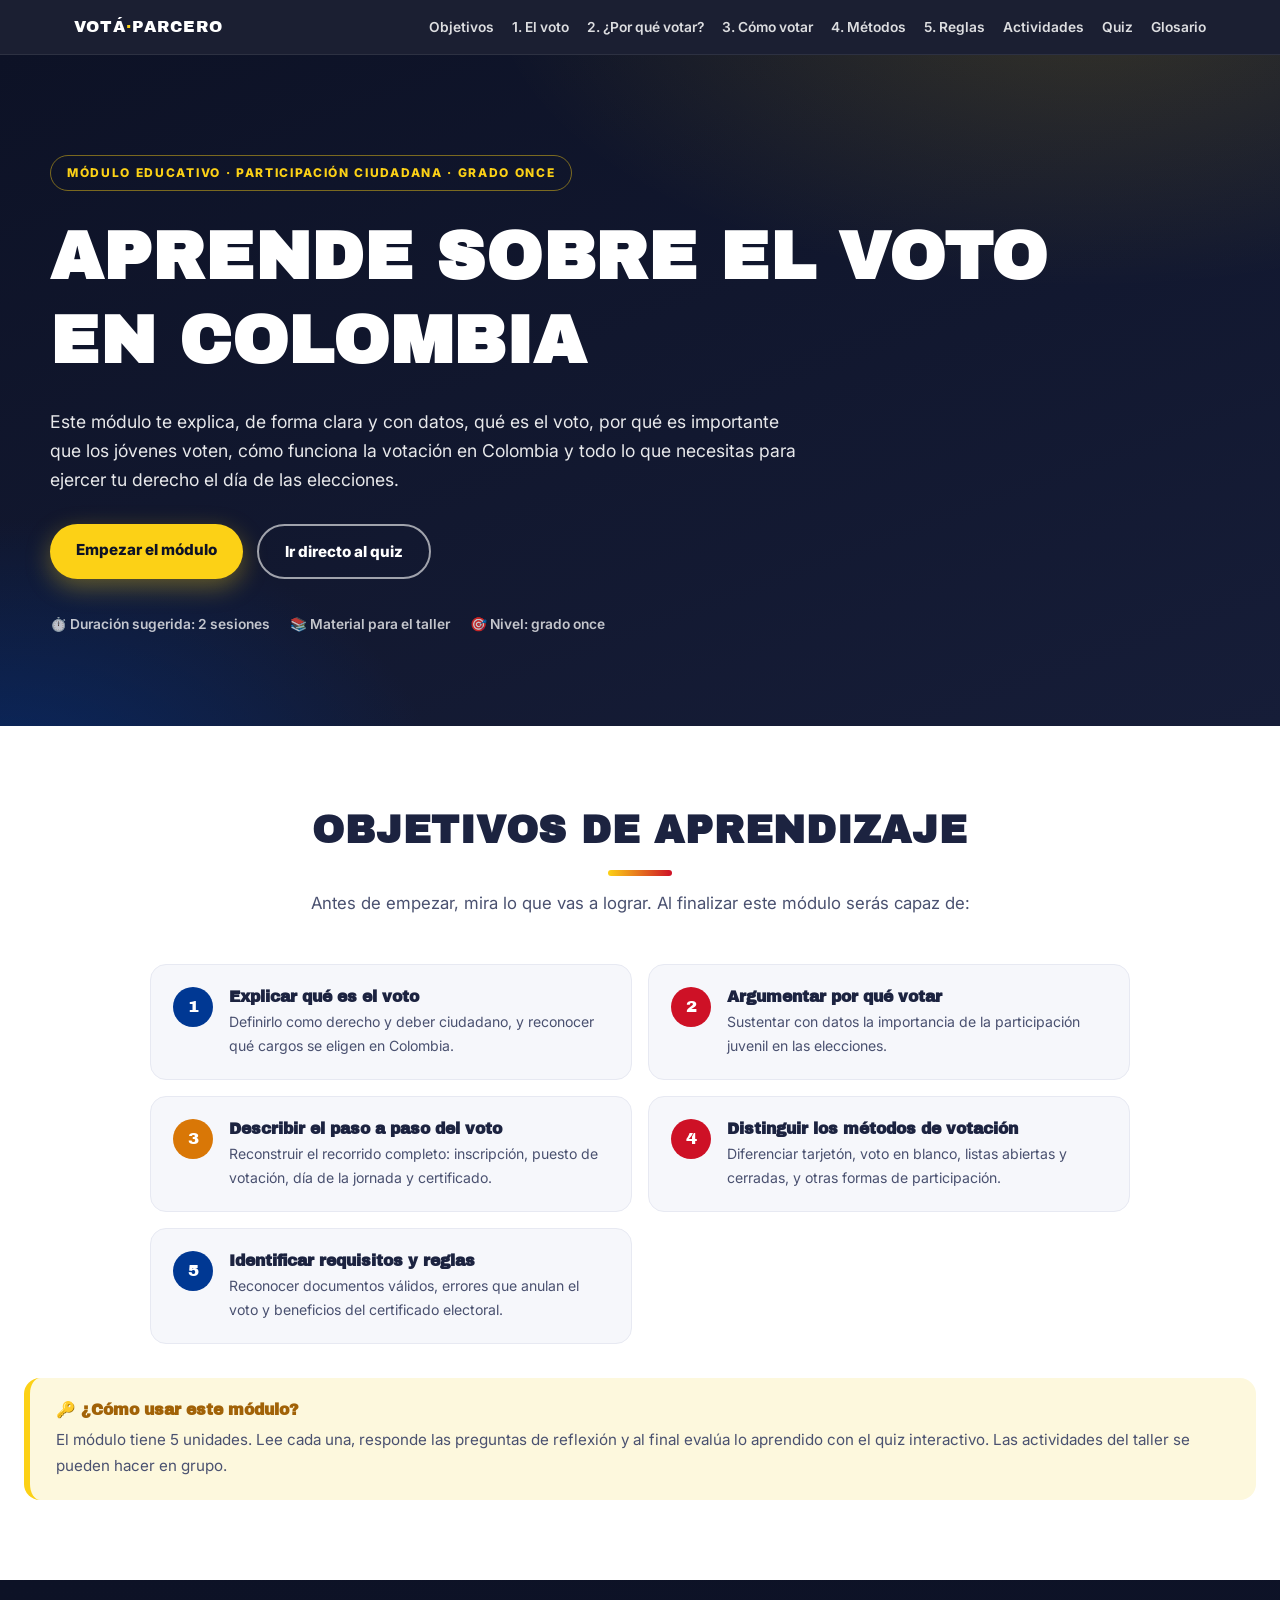
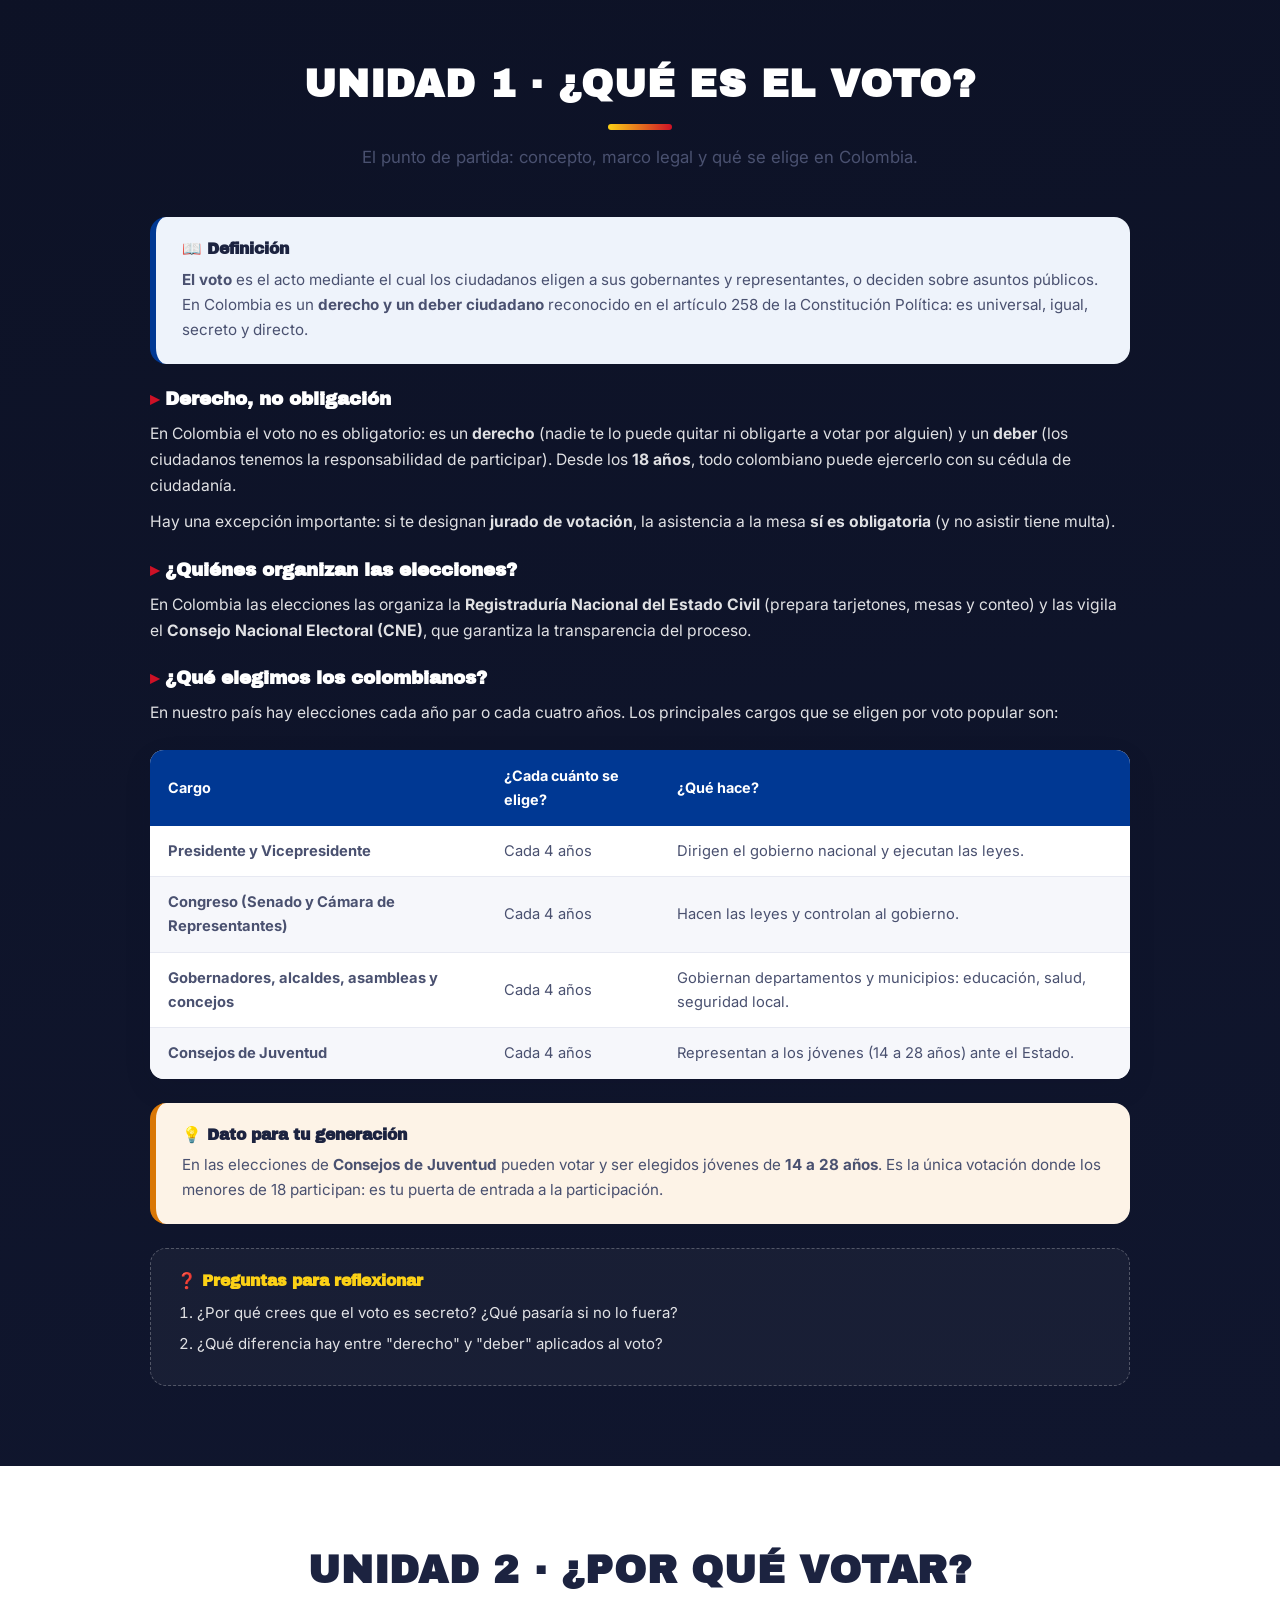
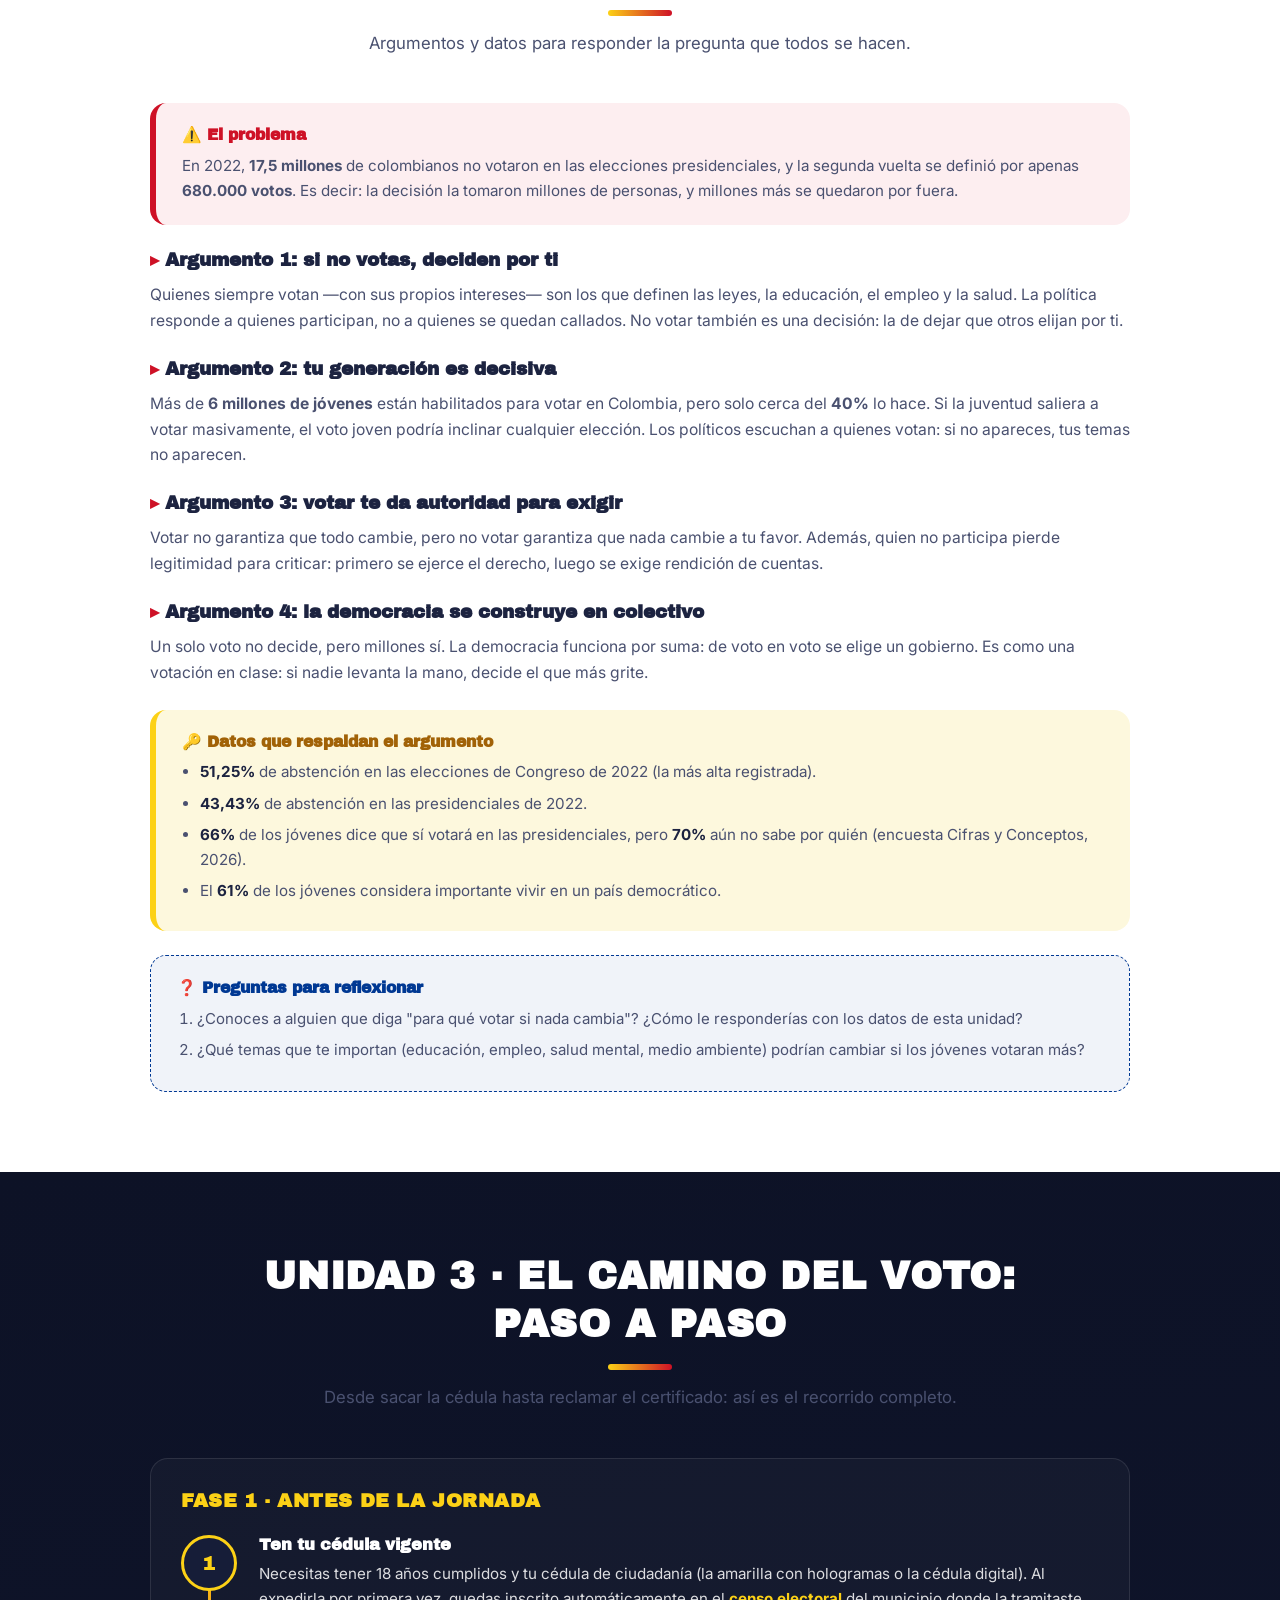
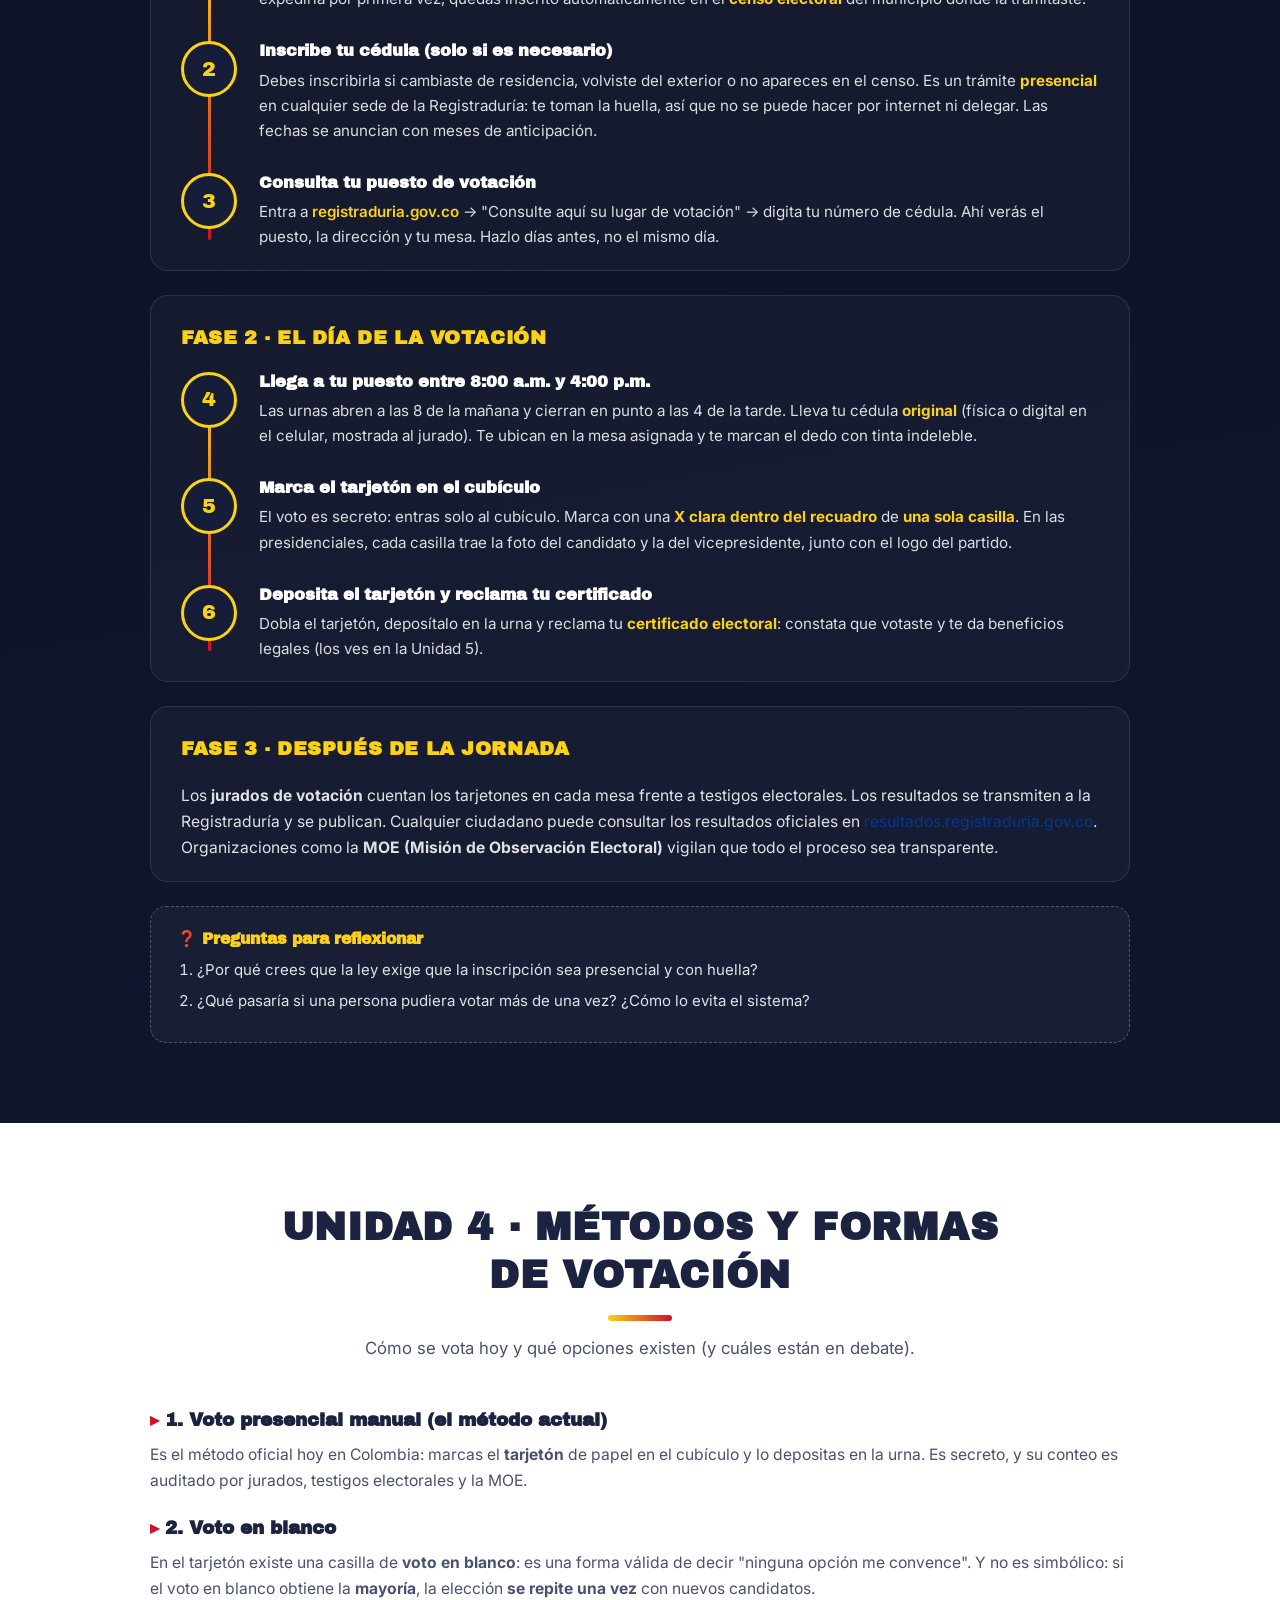
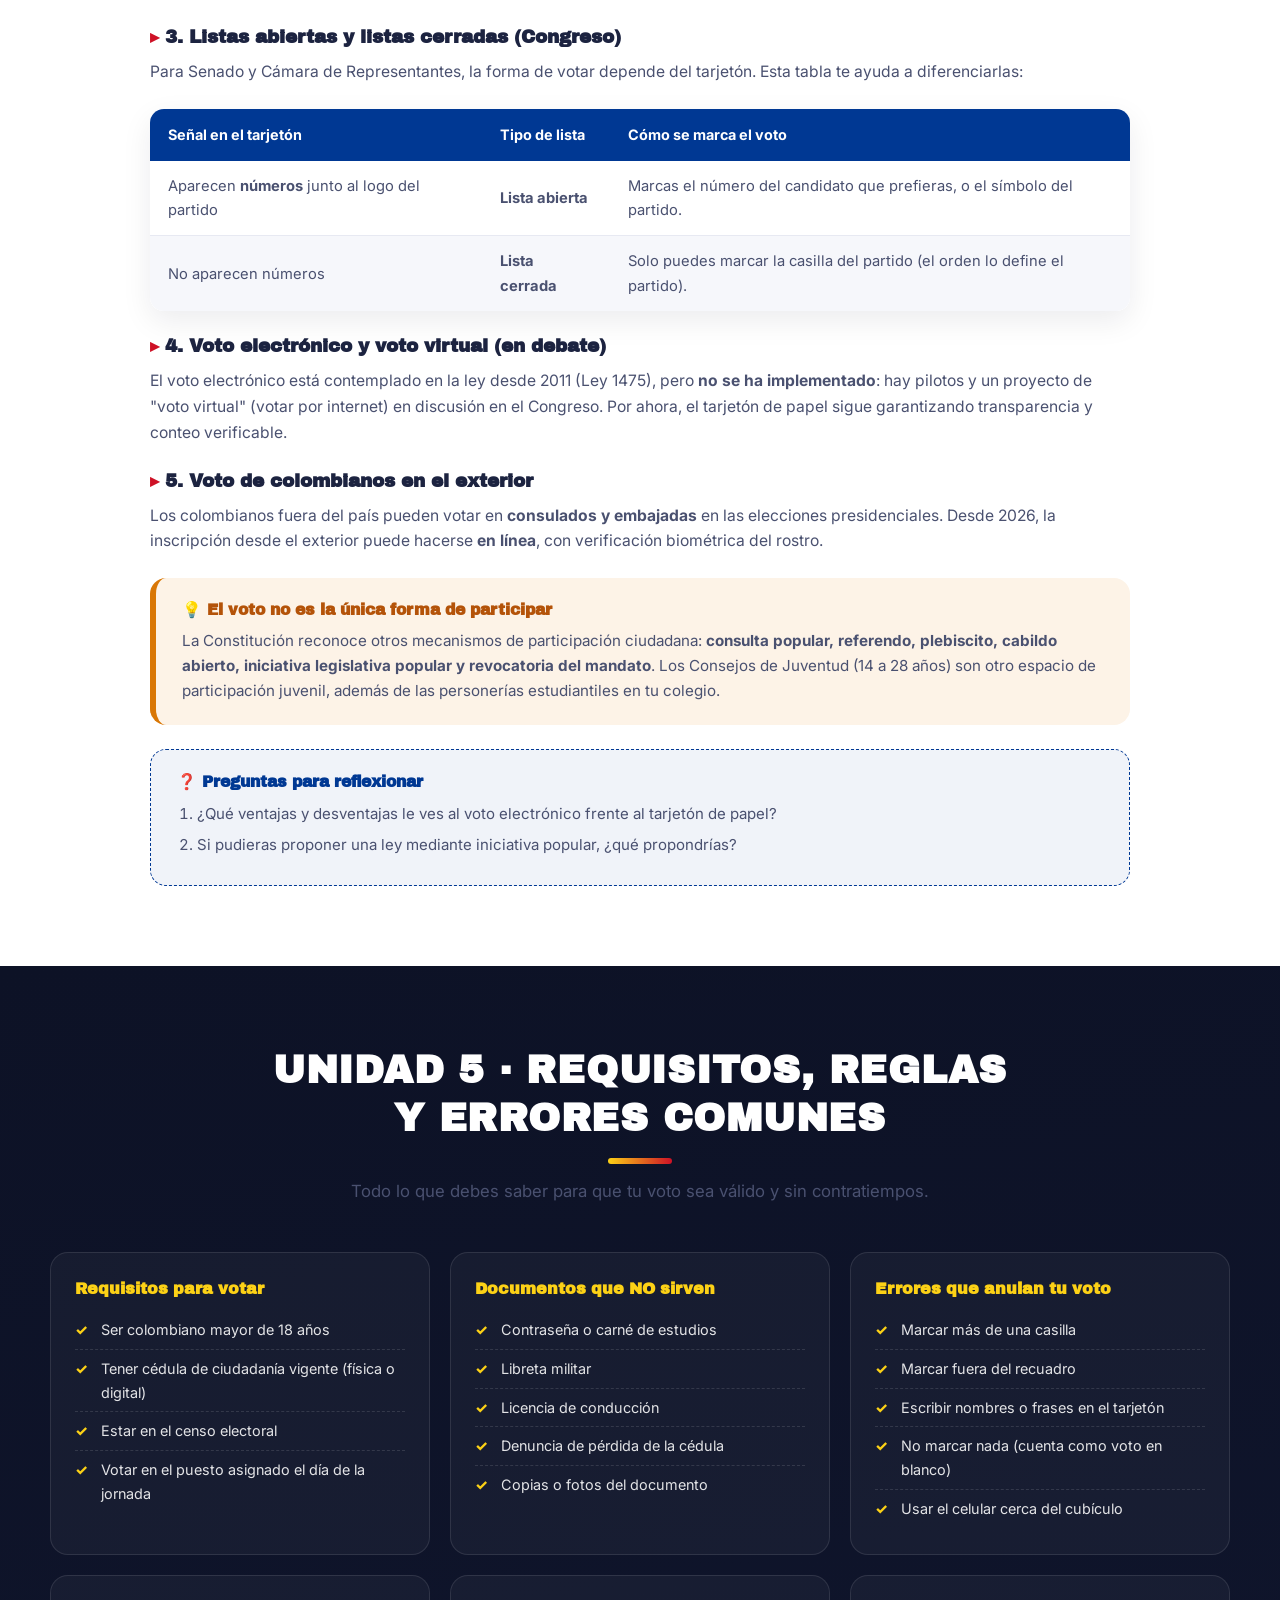
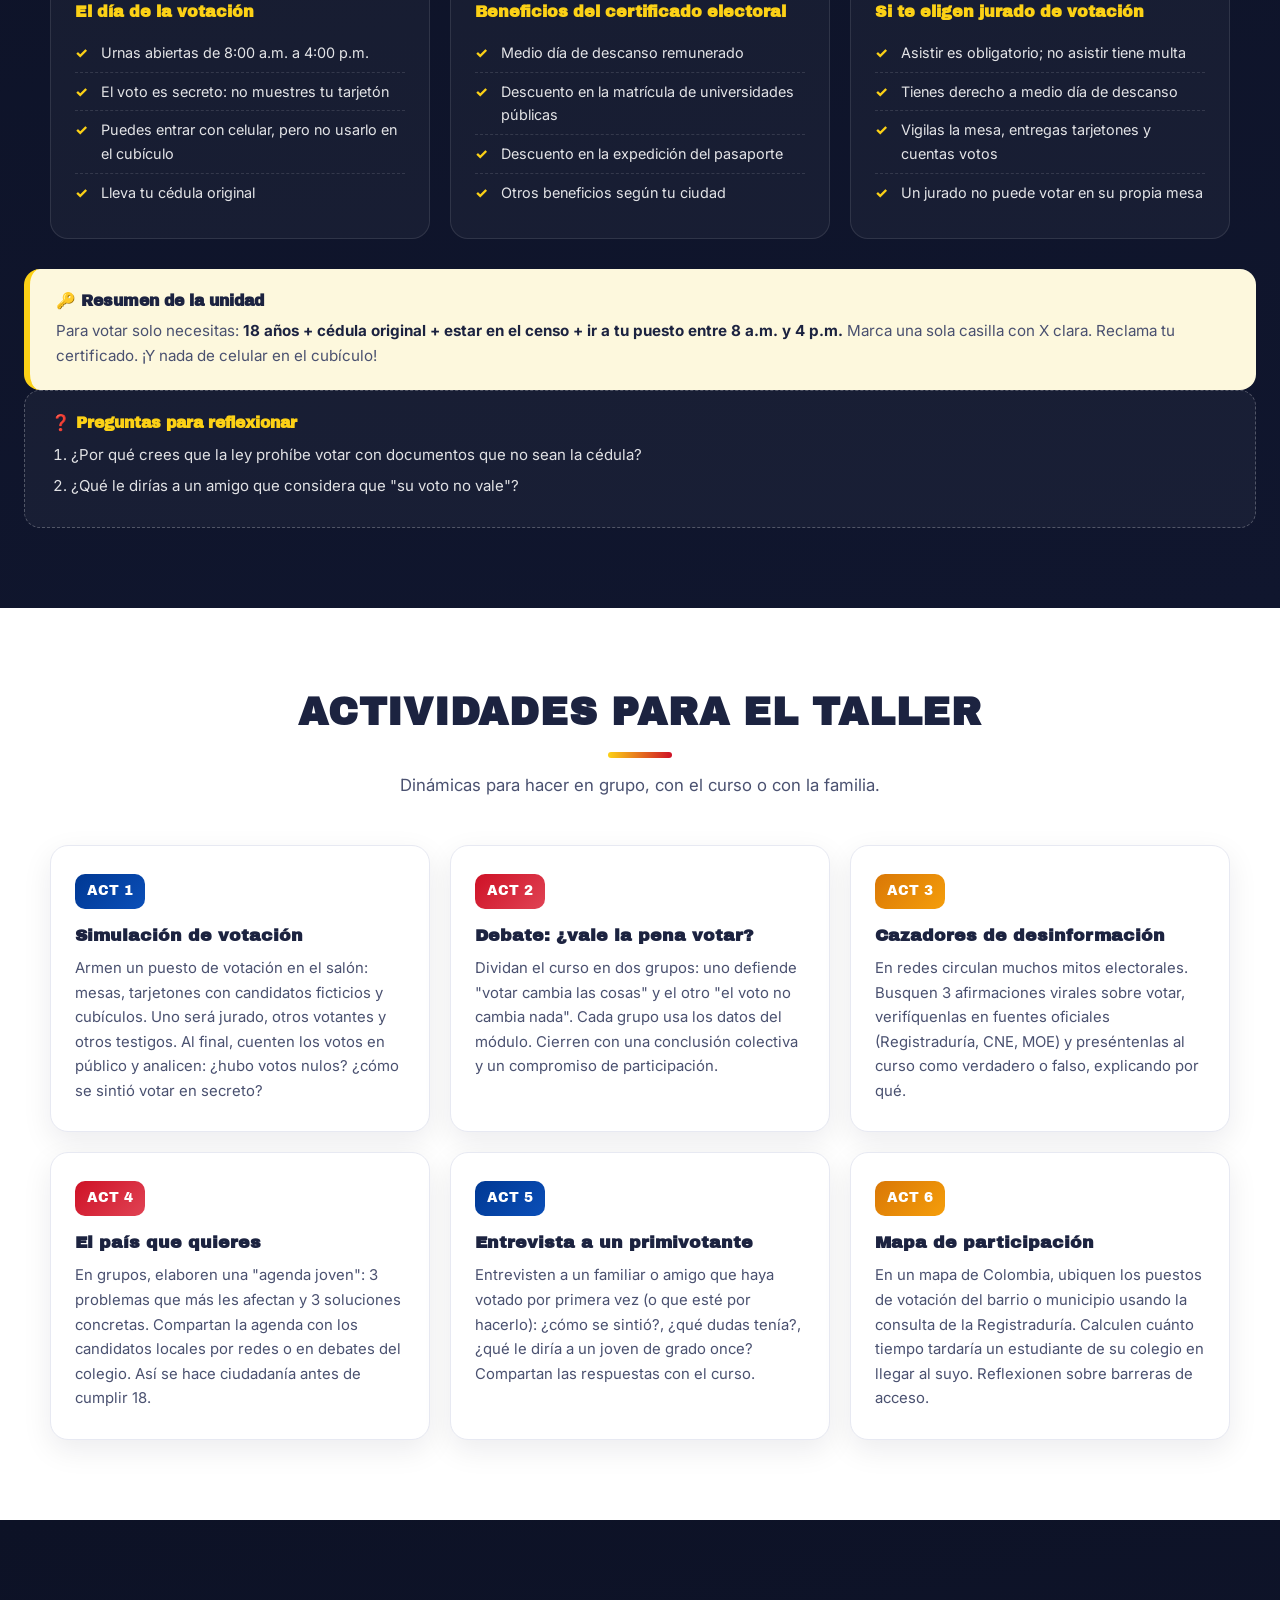
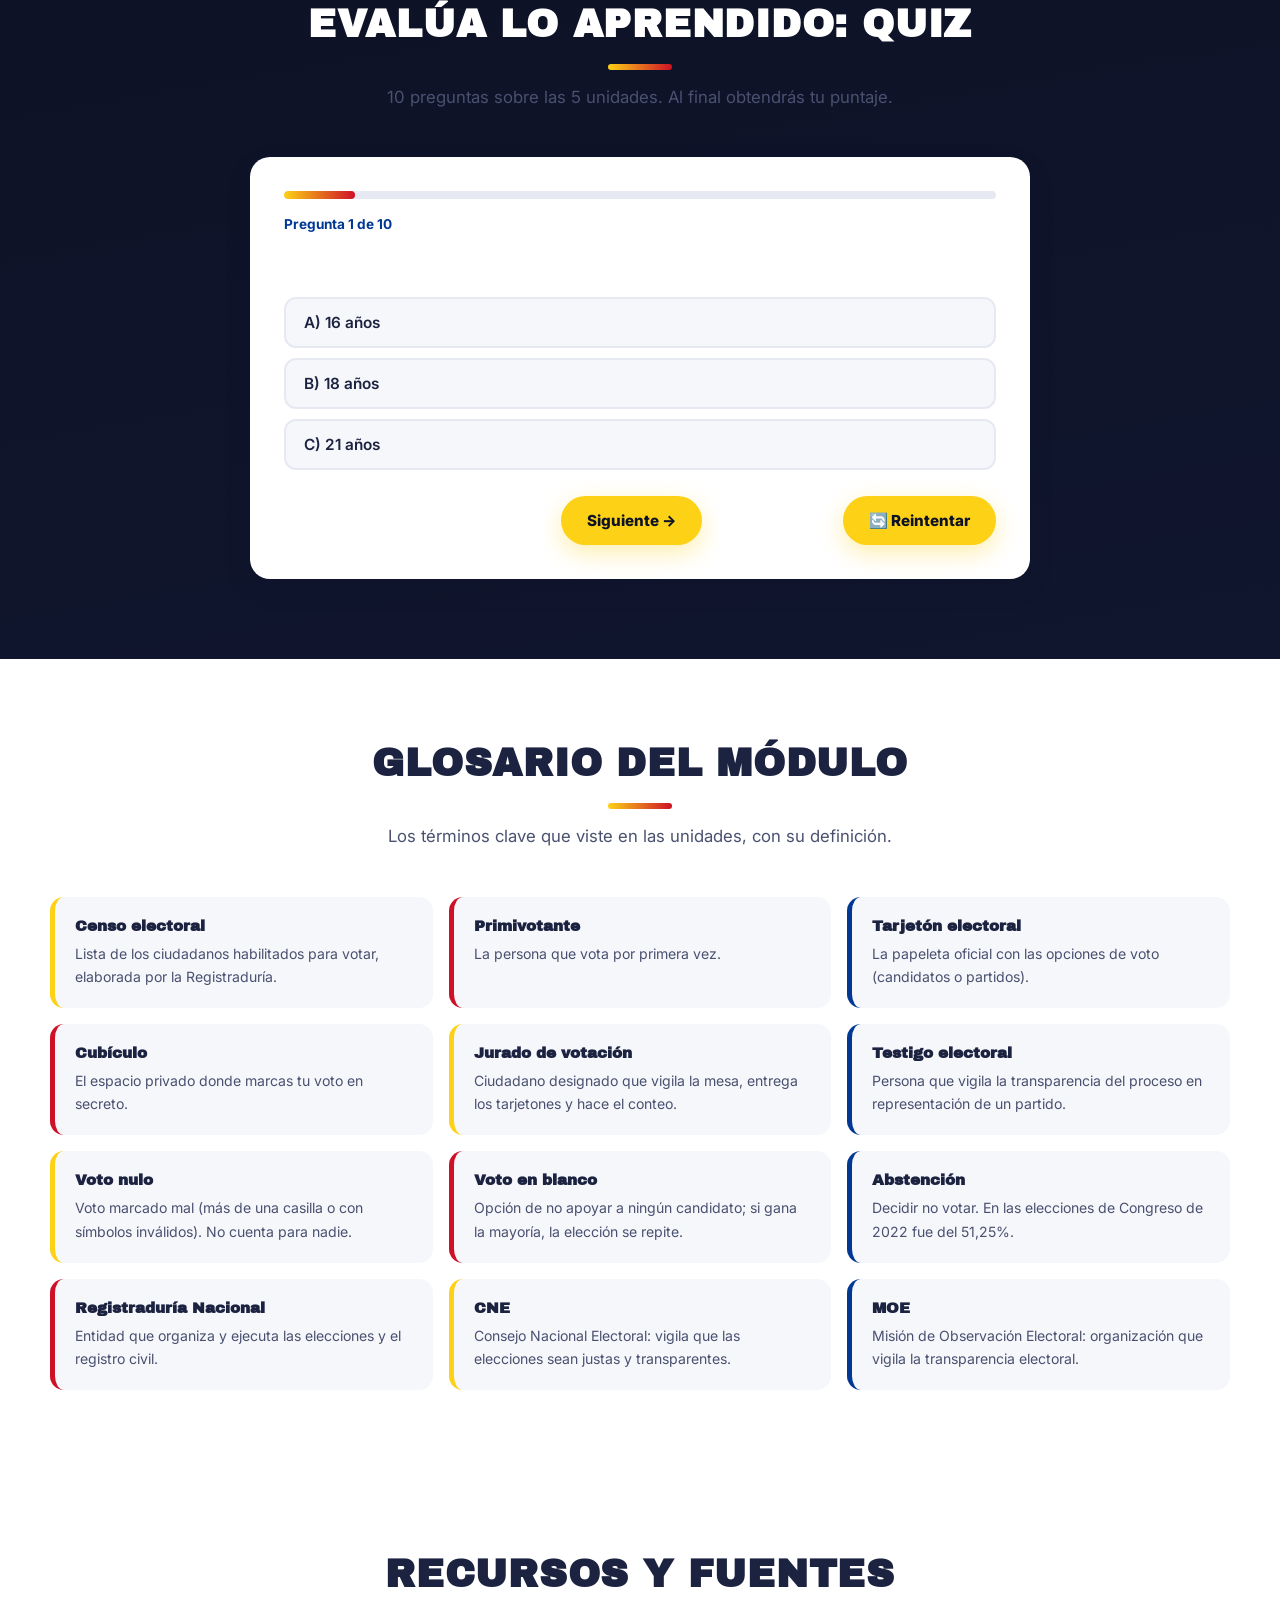
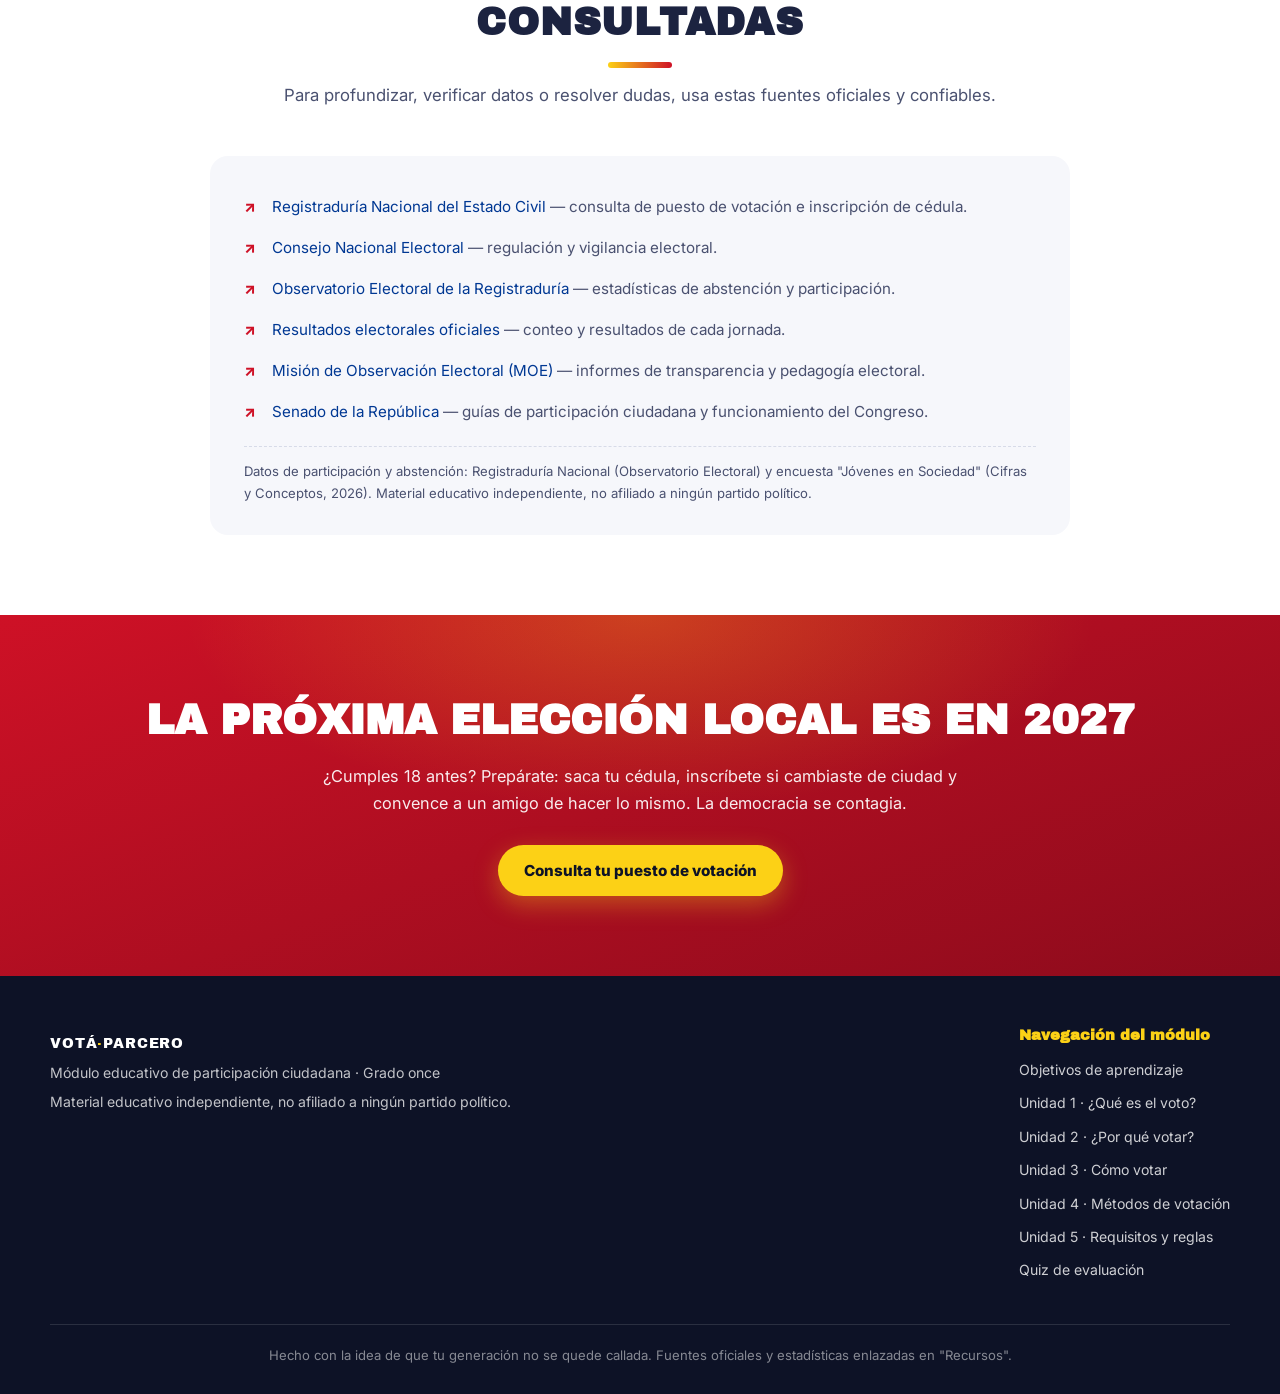
==== commit d828b739: "Rediseñar la página como módulo educativo: objetivos, unidades, callouts, tabla comparativa, activid" ====
--- a/index.html
+++ b/index.html
@@ -3,8 +3,8 @@
 <head>
   <meta charset="UTF-8">
   <meta name="viewport" content="width=device-width, initial-scale=1.0">
-  <title>Votá, Parcero — Todo lo que necesitas saber para votar en Colombia</title>
-  <meta name="description" content="Guía para jóvenes: por qué votar en Colombia, cómo funciona la votación y todo lo que debes saber para ejercer tu derecho al voto. Taller grado once.">
+  <title>Votá, Parcero — Módulo educativo: el voto en Colombia</title>
+  <meta name="description" content="Módulo educativo para jóvenes: qué es el voto, por qué votar, cómo funciona la votación en Colombia y todo lo que debes saber para ejercer tu derecho. Taller grado once.">
   <link rel="preconnect" href="https://fonts.googleapis.com">
   <link rel="preconnect" href="https://fonts.gstatic.com" crossorigin>
   <link href="https://fonts.googleapis.com/css2?family=Archivo+Black&family=Inter:wght@400;600;800&display=swap" rel="stylesheet">
@@ -15,11 +15,14 @@
     <div class="nav-inner">
       <a href="#inicio" class="brand">VOTÁ<span>·</span>PARCERO</a>
       <nav class="nav-links" id="navLinks">
-        <a href="#por-que">¿Por qué votar?</a>
-        <a href="#como-votar">¿Cómo voto?</a>
-        <a href="#metodos">Métodos</a>
-        <a href="#datos">Lo que debes saber</a>
-        <a href="#mitos">Mitos</a>
+        <a href="#objetivos">Objetivos</a>
+        <a href="#unidad1">1. El voto</a>
+        <a href="#unidad2">2. ¿Por qué votar?</a>
+        <a href="#unidad3">3. Cómo votar</a>
+        <a href="#unidad4">4. Métodos</a>
+        <a href="#unidad5">5. Reglas</a>
+        <a href="#actividades">Actividades</a>
+        <a href="#quiz">Quiz</a>
         <a href="#glosario">Glosario</a>
       </nav>
       <button class="nav-toggle" id="navToggle" aria-label="Abrir menú">
@@ -31,179 +34,363 @@
   <main>
     <section class="hero" id="inicio">
       <div class="hero-content">
-        <p class="hero-tag">GUÍA PARA PRIMIVOTANTES · TALLER GRADO ONCE</p>
-        <h1>Tu voto vale.<br>Tu voz <span class="highlight">decide</span>.</h1>
+        <p class="hero-tag">MÓDULO EDUCATIVO · PARTICIPACIÓN CIUDADANA · GRADO ONCE</p>
+        <h1>Aprende sobre el voto<br>en Colombia</h1>
         <p class="hero-sub">
-          En Colombia, cada voto cuenta: con 680&nbsp;mil votos de diferencia se definió la presidencia en 2022.
-          Si no votas, otros deciden el país en el que vas a vivir. Aquí te explicamos todo: por qué votar, cómo hacerlo y qué necesitas.
+          Este módulo te explica, de forma clara y con datos, qué es el voto, por qué es importante que los jóvenes voten,
+          cómo funciona la votación en Colombia y todo lo que necesitas para ejercer tu derecho el día de las elecciones.
         </p>
         <div class="hero-actions">
-          <a href="#por-que" class="btn btn-yellow">¿Por qué votar?</a>
-          <a href="#como-votar" class="btn btn-outline">Aprende a votar</a>
-        </div>
-      </div>
-    </section>
-
-    <section class="stats">
-      <div class="stat" data-count="6" data-suffix=" M+">
-        <span class="stat-num" id="stat1">0</span>
-        <p>jóvenes habilitados para votar en Colombia</p>
-      </div>
-      <div class="stat" data-count="40" data-suffix=" %">
-        <span class="stat-num" id="stat2">0</span>
-        <p>de ellos salió a votar en la última presidencial</p>
-      </div>
-      <div class="stat" data-count="17.5" data-suffix=" M" data-decimals="1">
-        <span class="stat-num" id="stat3">0</span>
-        <p>de ciudadanos no votaron en las presidenciales de 2022</p>
-      </div>
-      <div class="stat" data-count="680" data-suffix=" mil">
-        <span class="stat-num" id="stat4">0</span>
-        <p>votos definieron la segunda vuelta presidencial de 2022</p>
-      </div>
-    </section>
-
-    <section class="section" id="por-que">
-      <div class="section-head">
-        <h2>¿Por qué votar?</h2>
-        <p>Porque la política responde a quienes participan, no a quienes se quedan callados.</p>
-      </div>
-      <div class="cards">
-        <article class="card">
-          <span class="card-num">01</span>
-          <h3>Es tu derecho, conquistado con sangre</h3>
-          <p>El voto es un derecho constitucional de todos los colombianos mayores de 18 años. Durante décadas la democracia se nos negó y se luchó por ella. No ejercerlo es regalar lo que muchas generaciones pelearon.</p>
-        </article>
-        <article class="card">
-          <span class="card-num">02</span>
-          <h3>La elección se define por poco</h3>
-          <p>En 2022, la segunda vuelta presidencial se definió por apenas 680&nbsp;mil votos, mientras 17,5&nbsp;millones de personas no votaron. Cada voto pesa más de lo que crees: millones deciden no usarlo.</p>
-        </article>
-        <article class="card">
-          <span class="card-num">03</span>
-          <h3>Si no votas, deciden por ti</h3>
-          <p>Quienes siempre votan son los grupos con más interés en el poder. Al abstenerte, dejas que otros —con sus propios intereses— definan las leyes, la educación, el empleo y la salud de tu generación.</p>
-        </article>
-        <article class="card">
-          <span class="card-num">04</span>
-          <h3>Tu generación es decisiva</h3>
-          <p>Más de 6 millones de jóvenes pueden votar. Si todos saliéramos a las urnas, el voto joven podría elegir presidente. Los políticos escuchan a quienes votan: si no apareces, tus temas no aparecen.</p>
-        </article>
-        <article class="card">
-          <span class="card-num">05</span>
-          <h3>Votar te da autoridad para exigir</h3>
-          <p>Si no participas, pierdes legitimidad para criticar. Votar no garantiza que todo cambie, pero no votar garantiza que nada cambie a tu favor. La queja sin acción es solo ruido.</p>
-        </article>
-        <article class="card">
-          <span class="card-num">06</span>
-          <h3>La democracia se construye colectiva</h3>
-          <p>Tu voto no sirve solo: la suma de millones sí. Es como un concierto: tu grito no se oye, pero sin la multitud no hay show. De voto en voto se consolida la democracia en Colombia.</p>
-        </article>
-      </div>
-    </section>
-
-    <section class="section section-dark" id="como-votar">
-      <div class="section-head">
-        <h2>¿Cómo voto? Paso a paso</h2>
-        <p>Desde sacar la cédula hasta depositar el tarjetón: todo el camino del día electoral.</p>
-      </div>
-      <ol class="timeline">
-        <li>
-          <span class="step">1</span>
+          <a href="#objetivos" class="btn btn-yellow">Empezar el módulo</a>
+          <a href="#quiz" class="btn btn-outline">Ir directo al quiz</a>
+        </div>
+        <div class="hero-meta">
+          <span>⏱️ Duración sugerida: 2 sesiones</span>
+          <span>📚 Material para el taller</span>
+          <span>🎯 Nivel: grado once</span>
+        </div>
+      </div>
+    </section>
+
+    <section class="section" id="objetivos">
+      <div class="section-head">
+        <h2>Objetivos de aprendizaje</h2>
+        <p>Antes de empezar, mira lo que vas a lograr. Al finalizar este módulo serás capaz de:</p>
+      </div>
+      <div class="objectives">
+        <div class="objective">
+          <span class="obj-num">1</span>
           <div>
-            <h3>Ten tu cédula vigente</h3>
-            <p>Necesitas ser mayor de 18 años y tener la cédula de ciudadanía (la amarilla con hologramas o la cédula digital). ¿Ya la tramitaste? Cuando la expides por primera vez, quedas inscrito automáticamente en el censo electoral del municipio donde la sacaste.</p>
+            <h3>Explicar qué es el voto</h3>
+            <p>Definirlo como derecho y deber ciudadano, y reconocer qué cargos se eligen en Colombia.</p>
           </div>
-        </li>
-        <li>
-          <span class="step">2</span>
+        </div>
+        <div class="objective">
+          <span class="obj-num">2</span>
           <div>
-            <h3>Inscribe tu cédula (si cambiaste de lugar)</h3>
-            <p>Solo debes hacerlo si cambiaste de residencia, volviste del exterior o tu cédula no está en el censo. Es <strong>presencial</strong>: ve a cualquier sede de la Registraduría con tu cédula original (te toman la huella). No se puede hacer por internet ni delegar en otra persona. Las fechas se anuncian con meses de anticipación, ¡no lo dejes para el final!</p>
+            <h3>Argumentar por qué votar</h3>
+            <p>Sustentar con datos la importancia de la participación juvenil en las elecciones.</p>
           </div>
-        </li>
-        <li>
-          <span class="step">3</span>
+        </div>
+        <div class="objective">
+          <span class="obj-num">3</span>
           <div>
-            <h3>Consulta tu puesto de votación</h3>
-            <p>Entra a <a href="https://www.registraduria.gov.co" target="_blank" rel="noopener">registraduria.gov.co</a> y en "Consulte aquí su lugar de votación" digita tu cédula. Verás el puesto, la dirección y tu mesa. Hazlo días antes para no ir corriendo.</p>
+            <h3>Describir el paso a paso del voto</h3>
+            <p>Reconstruir el recorrido completo: inscripción, puesto de votación, día de la jornada y certificado.</p>
           </div>
-        </li>
-        <li>
-          <span class="step">4</span>
+        </div>
+        <div class="objective">
+          <span class="obj-num">4</span>
           <div>
-            <h3>Ve a votar: de 8:00 a.m. a 4:00 p.m.</h3>
-            <p>Las urnas abren a las 8 de la mañana y cierran a las 4 de la tarde, en punto. Lleva tu cédula original. Te ubican en la mesa asignada, te verifican la identidad y te marcan el dedo con tinta indeleble.</p>
+            <h3>Distinguir los métodos de votación</h3>
+            <p>Diferenciar tarjetón, voto en blanco, listas abiertas y cerradas, y otras formas de participación.</p>
           </div>
-        </li>
-        <li>
-          <span class="step">5</span>
+        </div>
+        <div class="objective">
+          <span class="obj-num">5</span>
           <div>
-            <h3>Marca el tarjetón en el cubículo</h3>
-            <p>El voto es secreto: entras solo al cubículo. Marca con una <strong>X clara dentro del recuadro</strong> de una sola casilla. Para presidente, cada casilla tiene la foto del candidato, la del vicepresidente y el logo del partido. Marcar más de una opción anula tu voto.</p>
+            <h3>Identificar requisitos y reglas</h3>
+            <p>Reconocer documentos válidos, errores que anulan el voto y beneficios del certificado electoral.</p>
           </div>
-        </li>
-        <li>
-          <span class="step">6</span>
-          <div>
-            <h3>Deposita y reclama tu certificado</h3>
-            <p>Dobla el tarjetón, deposítalo en la urna y reclama tu <strong>certificado electoral</strong>: te da beneficios como medio día de descanso remunerado, descuento en la matrícula de universidades públicas y en el pasaporte.</p>
+        </div>
+      </div>
+      <div class="callout callout-key">
+        <h4>🔑 ¿Cómo usar este módulo?</h4>
+        <p>El módulo tiene 5 unidades. Lee cada una, responde las preguntas de reflexión y al final evalúa lo aprendido con el quiz interactivo. Las actividades del taller se pueden hacer en grupo.</p>
+      </div>
+    </section>
+
+    <section class="section section-dark" id="unidad1">
+      <div class="section-head">
+        <h2>Unidad 1 · ¿Qué es el voto?</h2>
+        <p>El punto de partida: concepto, marco legal y qué se elige en Colombia.</p>
+      </div>
+
+      <div class="lesson">
+        <div class="callout callout-def">
+          <h4>📖 Definición</h4>
+          <p><strong>El voto</strong> es el acto mediante el cual los ciudadanos eligen a sus gobernantes y representantes, o deciden sobre asuntos públicos. En Colombia es un <strong>derecho y un deber ciudadano</strong> reconocido en el artículo 258 de la Constitución Política: es universal, igual, secreto y directo.</p>
+        </div>
+
+        <div class="lesson-text">
+          <h3>Derecho, no obligación</h3>
+          <p>En Colombia el voto no es obligatorio: es un <strong>derecho</strong> (nadie te lo puede quitar ni obligarte a votar por alguien) y un <strong>deber</strong> (los ciudadanos tenemos la responsabilidad de participar). Desde los <strong>18 años</strong>, todo colombiano puede ejercerlo con su cédula de ciudadanía.</p>
+          <p>Hay una excepción importante: si te designan <strong>jurado de votación</strong>, la asistencia a la mesa <strong>sí es obligatoria</strong> (y no asistir tiene multa).</p>
+        </div>
+
+        <div class="lesson-text">
+          <h3>¿Quiénes organizan las elecciones?</h3>
+          <p>En Colombia las elecciones las organiza la <strong>Registraduría Nacional del Estado Civil</strong> (prepara tarjetones, mesas y conteo) y las vigila el <strong>Consejo Nacional Electoral (CNE)</strong>, que garantiza la transparencia del proceso.</p>
+        </div>
+
+        <div class="lesson-text">
+          <h3>¿Qué elegimos los colombianos?</h3>
+          <p>En nuestro país hay elecciones cada año par o cada cuatro años. Los principales cargos que se eligen por voto popular son:</p>
+        </div>
+
+        <div class="table-wrap">
+          <table class="table">
+            <thead>
+              <tr>
+                <th>Cargo</th>
+                <th>¿Cada cuánto se elige?</th>
+                <th>¿Qué hace?</th>
+              </tr>
+            </thead>
+            <tbody>
+              <tr>
+                <td><strong>Presidente y Vicepresidente</strong></td>
+                <td>Cada 4 años</td>
+                <td>Dirigen el gobierno nacional y ejecutan las leyes.</td>
+              </tr>
+              <tr>
+                <td><strong>Congreso (Senado y Cámara de Representantes)</strong></td>
+                <td>Cada 4 años</td>
+                <td>Hacen las leyes y controlan al gobierno.</td>
+              </tr>
+              <tr>
+                <td><strong>Gobernadores, alcaldes, asambleas y concejos</strong></td>
+                <td>Cada 4 años</td>
+                <td>Gobiernan departamentos y municipios: educación, salud, seguridad local.</td>
+              </tr>
+              <tr>
+                <td><strong>Consejos de Juventud</strong></td>
+                <td>Cada 4 años</td>
+                <td>Representan a los jóvenes (14 a 28 años) ante el Estado.</td>
+              </tr>
+            </tbody>
+          </table>
+        </div>
+
+        <div class="callout callout-tip">
+          <h4>💡 Dato para tu generación</h4>
+          <p>En las elecciones de <strong>Consejos de Juventud</strong> pueden votar y ser elegidos jóvenes de <strong>14 a 28 años</strong>. Es la única votación donde los menores de 18 participan: es tu puerta de entrada a la participación.</p>
+        </div>
+
+        <div class="reflection">
+          <h4>❓ Preguntas para reflexionar</h4>
+          <ol>
+            <li>¿Por qué crees que el voto es secreto? ¿Qué pasaría si no lo fuera?</li>
+            <li>¿Qué diferencia hay entre "derecho" y "deber" aplicados al voto?</li>
+          </ol>
+        </div>
+      </div>
+    </section>
+
+    <section class="section" id="unidad2">
+      <div class="section-head">
+        <h2>Unidad 2 · ¿Por qué votar?</h2>
+        <p>Argumentos y datos para responder la pregunta que todos se hacen.</p>
+      </div>
+
+      <div class="lesson">
+        <div class="callout callout-warn">
+          <h4>⚠️ El problema</h4>
+          <p>En 2022, <strong>17,5 millones</strong> de colombianos no votaron en las elecciones presidenciales, y la segunda vuelta se definió por apenas <strong>680.000 votos</strong>. Es decir: la decisión la tomaron millones de personas, y millones más se quedaron por fuera.</p>
+        </div>
+
+        <div class="lesson-text">
+          <h3>Argumento 1: si no votas, deciden por ti</h3>
+          <p>Quienes siempre votan —con sus propios intereses— son los que definen las leyes, la educación, el empleo y la salud. La política responde a quienes participan, no a quienes se quedan callados. No votar también es una decisión: la de dejar que otros elijan por ti.</p>
+        </div>
+
+        <div class="lesson-text">
+          <h3>Argumento 2: tu generación es decisiva</h3>
+          <p>Más de <strong>6 millones de jóvenes</strong> están habilitados para votar en Colombia, pero solo cerca del <strong>40%</strong> lo hace. Si la juventud saliera a votar masivamente, el voto joven podría inclinar cualquier elección. Los políticos escuchan a quienes votan: si no apareces, tus temas no aparecen.</p>
+        </div>
+
+        <div class="lesson-text">
+          <h3>Argumento 3: votar te da autoridad para exigir</h3>
+          <p>Votar no garantiza que todo cambie, pero no votar garantiza que nada cambie a tu favor. Además, quien no participa pierde legitimidad para criticar: primero se ejerce el derecho, luego se exige rendición de cuentas.</p>
+        </div>
+
+        <div class="lesson-text">
+          <h3>Argumento 4: la democracia se construye en colectivo</h3>
+          <p>Un solo voto no decide, pero millones sí. La democracia funciona por suma: de voto en voto se elige un gobierno. Es como una votación en clase: si nadie levanta la mano, decide el que más grite.</p>
+        </div>
+
+        <div class="callout callout-key">
+          <h4>🔑 Datos que respaldan el argumento</h4>
+          <ul>
+            <li><strong>51,25%</strong> de abstención en las elecciones de Congreso de 2022 (la más alta registrada).</li>
+            <li><strong>43,43%</strong> de abstención en las presidenciales de 2022.</li>
+            <li><strong>66%</strong> de los jóvenes dice que sí votará en las presidenciales, pero <strong>70%</strong> aún no sabe por quién (encuesta Cifras y Conceptos, 2026).</li>
+            <li>El <strong>61%</strong> de los jóvenes considera importante vivir en un país democrático.</li>
+          </ul>
+        </div>
+
+        <div class="reflection">
+          <h4>❓ Preguntas para reflexionar</h4>
+          <ol>
+            <li>¿Conoces a alguien que diga "para qué votar si nada cambia"? ¿Cómo le responderías con los datos de esta unidad?</li>
+            <li>¿Qué temas que te importan (educación, empleo, salud mental, medio ambiente) podrían cambiar si los jóvenes votaran más?</li>
+          </ol>
+        </div>
+      </div>
+    </section>
+
+    <section class="section section-dark" id="unidad3">
+      <div class="section-head">
+        <h2>Unidad 3 · El camino del voto: paso a paso</h2>
+        <p>Desde sacar la cédula hasta reclamar el certificado: así es el recorrido completo.</p>
+      </div>
+
+      <div class="lesson">
+        <div class="phase">
+          <h3>Fase 1 · Antes de la jornada</h3>
+          <ol class="timeline">
+            <li>
+              <span class="step">1</span>
+              <div>
+                <h4>Ten tu cédula vigente</h4>
+                <p>Necesitas tener 18 años cumplidos y tu cédula de ciudadanía (la amarilla con hologramas o la cédula digital). Al expedirla por primera vez, quedas inscrito automáticamente en el <strong>censo electoral</strong> del municipio donde la tramitaste.</p>
+              </div>
+            </li>
+            <li>
+              <span class="step">2</span>
+              <div>
+                <h4>Inscribe tu cédula (solo si es necesario)</h4>
+                <p>Debes inscribirla si cambiaste de residencia, volviste del exterior o no apareces en el censo. Es un trámite <strong>presencial</strong> en cualquier sede de la Registraduría: te toman la huella, así que no se puede hacer por internet ni delegar. Las fechas se anuncian con meses de anticipación.</p>
+              </div>
+            </li>
+            <li>
+              <span class="step">3</span>
+              <div>
+                <h4>Consulta tu puesto de votación</h4>
+                <p>Entra a <a href="https://www.registraduria.gov.co" target="_blank" rel="noopener">registraduria.gov.co</a> → "Consulte aquí su lugar de votación" → digita tu número de cédula. Ahí verás el puesto, la dirección y tu mesa. Hazlo días antes, no el mismo día.</p>
+              </div>
+            </li>
+          </ol>
+        </div>
+
+        <div class="phase">
+          <h3>Fase 2 · El día de la votación</h3>
+          <ol class="timeline">
+            <li>
+              <span class="step">4</span>
+              <div>
+                <h4>Llega a tu puesto entre 8:00 a.m. y 4:00 p.m.</h4>
+                <p>Las urnas abren a las 8 de la mañana y cierran en punto a las 4 de la tarde. Lleva tu cédula <strong>original</strong> (física o digital en el celular, mostrada al jurado). Te ubican en la mesa asignada y te marcan el dedo con tinta indeleble.</p>
+              </div>
+            </li>
+            <li>
+              <span class="step">5</span>
+              <div>
+                <h4>Marca el tarjetón en el cubículo</h4>
+                <p>El voto es secreto: entras solo al cubículo. Marca con una <strong>X clara dentro del recuadro</strong> de <strong>una sola casilla</strong>. En las presidenciales, cada casilla trae la foto del candidato y la del vicepresidente, junto con el logo del partido.</p>
+              </div>
+            </li>
+            <li>
+              <span class="step">6</span>
+              <div>
+                <h4>Deposita el tarjetón y reclama tu certificado</h4>
+                <p>Dobla el tarjetón, deposítalo en la urna y reclama tu <strong>certificado electoral</strong>: constata que votaste y te da beneficios legales (los ves en la Unidad 5).</p>
+              </div>
+            </li>
+          </ol>
+        </div>
+
+        <div class="phase">
+          <h3>Fase 3 · Después de la jornada</h3>
+          <div class="lesson-text">
+            <p>Los <strong>jurados de votación</strong> cuentan los tarjetones en cada mesa frente a testigos electorales. Los resultados se transmiten a la Registraduría y se publican. Cualquier ciudadano puede consultar los resultados oficiales en <a href="https://resultados.registraduria.gov.co" target="_blank" rel="noopener">resultados.registraduria.gov.co</a>. Organizaciones como la <strong>MOE (Misión de Observación Electoral)</strong> vigilan que todo el proceso sea transparente.</p>
           </div>
-        </li>
-      </ol>
-    </section>
-
-    <section class="section" id="metodos">
-      <div class="section-head">
-        <h2>Métodos de votación</h2>
-        <p>Así funciona cada forma de votar en Colombia, de la más usada a la que viene en camino.</p>
-      </div>
-      <div class="cards">
-        <article class="card">
-          <span class="card-num">A</span>
-          <h3>Voto presencial manual (el actual)</h3>
-          <p>Es el método oficial hoy: marcas el <strong>tarjetón</strong> de papel en el cubículo y lo depositas en la urna. Es secreto, verificable y auditado por jurados, testigos y la MOE. Las urnas se cuentan al final de la jornada.</p>
-        </article>
-        <article class="card">
-          <span class="card-num">B</span>
-          <h3>Voto en blanco: ¡no es tirar el voto!</h3>
-          <p>En el tarjetón hay una casilla de voto en blanco. Es una forma válida de decir "ninguno me convence". Y tiene poder real: si el voto en blanco obtiene la mayoría, <strong>la elección se repite</strong> con nuevos candidatos (solo una vez).</p>
-        </article>
-        <article class="card">
-          <span class="card-num">C</span>
-          <h3>Listas abiertas y cerradas (Congreso)</h3>
-          <p>En Senado y Cámara: si el tarjetón muestra <strong>números junto al logo</strong> del partido, es lista abierta —puedes marcar el número de tu candidato o el símbolo del partido. Si no hay números, es lista cerrada: solo se marca la casilla del partido.</p>
-        </article>
-        <article class="card">
-          <span class="card-num">D</span>
-          <h3>Voto electrónico: en debate</h3>
-          <p>Está contemplado en la ley desde 2011, pero no se ha implementado. Existen pilotos y proyectos de "voto virtual" (votar por internet) que siguen en discusión. Mientras tanto, el tarjetón de papel sigue garantizando transparencia.</p>
-        </article>
-        <article class="card">
-          <span class="card-num">E</span>
-          <h3>Colombianos en el exterior</h3>
-          <p>Si estás fuera del país puedes votar en consulados y embajadas para las elecciones presidenciales. Desde 2026, la inscripción de cédula desde el exterior se puede hacer en línea con verificación biométrica del rostro.</p>
-        </article>
-        <article class="card">
-          <span class="card-num">F</span>
-          <h3>Más formas de participar</h3>
-          <p>El voto no es la única: hay <strong>consulta popular, referendo, plebiscito, cabildo abierto, iniciativa legislativa popular y revocatoria del mandato</strong>. Y cada 4 años se eligen los Consejos de Juventud: ahí pueden votar y ser elegidos jóvenes de 14 a 28 años.</p>
-        </article>
-      </div>
-    </section>
-
-    <section class="section section-dark" id="datos">
-      <div class="section-head">
-        <h2>Lo que debes saber</h2>
-        <p>Requisitos, documentos y reglas del juego: lo que nadie te explicó y te puede salvar el día de la votación.</p>
-      </div>
+        </div>
+
+        <div class="reflection">
+          <h4>❓ Preguntas para reflexionar</h4>
+          <ol>
+            <li>¿Por qué crees que la ley exige que la inscripción sea presencial y con huella?</li>
+            <li>¿Qué pasaría si una persona pudiera votar más de una vez? ¿Cómo lo evita el sistema?</li>
+          </ol>
+        </div>
+      </div>
+    </section>
+
+    <section class="section" id="unidad4">
+      <div class="section-head">
+        <h2>Unidad 4 · Métodos y formas de votación</h2>
+        <p>Cómo se vota hoy y qué opciones existen (y cuáles están en debate).</p>
+      </div>
+
+      <div class="lesson">
+        <div class="lesson-text">
+          <h3>1. Voto presencial manual (el método actual)</h3>
+          <p>Es el método oficial hoy en Colombia: marcas el <strong>tarjetón</strong> de papel en el cubículo y lo depositas en la urna. Es secreto, y su conteo es auditado por jurados, testigos electorales y la MOE.</p>
+        </div>
+
+        <div class="lesson-text">
+          <h3>2. Voto en blanco</h3>
+          <p>En el tarjetón existe una casilla de <strong>voto en blanco</strong>: es una forma válida de decir "ninguna opción me convence". Y no es simbólico: si el voto en blanco obtiene la <strong>mayoría</strong>, la elección <strong>se repite una vez</strong> con nuevos candidatos.</p>
+        </div>
+
+        <div class="lesson-text">
+          <h3>3. Listas abiertas y listas cerradas (Congreso)</h3>
+          <p>Para Senado y Cámara de Representantes, la forma de votar depende del tarjetón. Esta tabla te ayuda a diferenciarlas:</p>
+        </div>
+
+        <div class="table-wrap">
+          <table class="table">
+            <thead>
+              <tr>
+                <th>Señal en el tarjetón</th>
+                <th>Tipo de lista</th>
+                <th>Cómo se marca el voto</th>
+              </tr>
+            </thead>
+            <tbody>
+              <tr>
+                <td>Aparecen <strong>números</strong> junto al logo del partido</td>
+                <td><strong>Lista abierta</strong></td>
+                <td>Marcas el número del candidato que prefieras, o el símbolo del partido.</td>
+              </tr>
+              <tr>
+                <td>No aparecen números</td>
+                <td><strong>Lista cerrada</strong></td>
+                <td>Solo puedes marcar la casilla del partido (el orden lo define el partido).</td>
+              </tr>
+            </tbody>
+          </table>
+        </div>
+
+        <div class="lesson-text">
+          <h3>4. Voto electrónico y voto virtual (en debate)</h3>
+          <p>El voto electrónico está contemplado en la ley desde 2011 (Ley 1475), pero <strong>no se ha implementado</strong>: hay pilotos y un proyecto de "voto virtual" (votar por internet) en discusión en el Congreso. Por ahora, el tarjetón de papel sigue garantizando transparencia y conteo verificable.</p>
+        </div>
+
+        <div class="lesson-text">
+          <h3>5. Voto de colombianos en el exterior</h3>
+          <p>Los colombianos fuera del país pueden votar en <strong>consulados y embajadas</strong> en las elecciones presidenciales. Desde 2026, la inscripción desde el exterior puede hacerse <strong>en línea</strong>, con verificación biométrica del rostro.</p>
+        </div>
+
+        <div class="callout callout-tip">
+          <h4>💡 El voto no es la única forma de participar</h4>
+          <p>La Constitución reconoce otros mecanismos de participación ciudadana: <strong>consulta popular, referendo, plebiscito, cabildo abierto, iniciativa legislativa popular y revocatoria del mandato</strong>. Los Consejos de Juventud (14 a 28 años) son otro espacio de participación juvenil, además de las personerías estudiantiles en tu colegio.</p>
+        </div>
+
+        <div class="reflection">
+          <h4>❓ Preguntas para reflexionar</h4>
+          <ol>
+            <li>¿Qué ventajas y desventajas le ves al voto electrónico frente al tarjetón de papel?</li>
+            <li>Si pudieras proponer una ley mediante iniciativa popular, ¿qué propondrías?</li>
+          </ol>
+        </div>
+      </div>
+    </section>
+
+    <section class="section section-dark" id="unidad5">
+      <div class="section-head">
+        <h2>Unidad 5 · Requisitos, reglas y errores comunes</h2>
+        <p>Todo lo que debes saber para que tu voto sea válido y sin contratiempos.</p>
+      </div>
+
       <div class="grid">
         <div class="fact">
           <h3>Requisitos para votar</h3>
           <ul>
             <li>Ser colombiano mayor de 18 años</li>
             <li>Tener cédula de ciudadanía vigente (física o digital)</li>
-            <li>Estar en el censo electoral (al expedir tu cédula quedas inscrito)</li>
+            <li>Estar en el censo electoral</li>
             <li>Votar en el puesto asignado el día de la jornada</li>
           </ul>
         </div>
@@ -214,114 +401,162 @@
             <li>Libreta militar</li>
             <li>Licencia de conducción</li>
             <li>Denuncia de pérdida de la cédula</li>
-            <li>Copias o fotos del documento (solo cédula original)</li>
+            <li>Copias o fotos del documento</li>
           </ul>
         </div>
         <div class="fact">
           <h3>Errores que anulan tu voto</h3>
           <ul>
             <li>Marcar más de una casilla</li>
-            <li>Marcar fuera del recuadro o con símbolos extraños</li>
+            <li>Marcar fuera del recuadro</li>
             <li>Escribir nombres o frases en el tarjetón</li>
-            <li>No marcar nada (se cuenta como voto en blanco)</li>
+            <li>No marcar nada (cuenta como voto en blanco)</li>
             <li>Usar el celular cerca del cubículo</li>
           </ul>
         </div>
         <div class="fact">
           <h3>El día de la votación</h3>
           <ul>
-            <li>Horario: urnas abiertas de 8:00 a.m. a 4:00 p.m.</li>
-            <li>Marca solo la casilla de tu elección</li>
-            <li>Marca con X clara y dentro del recuadro</li>
+            <li>Urnas abiertas de 8:00 a.m. a 4:00 p.m.</li>
             <li>El voto es secreto: no muestres tu tarjetón</li>
+            <li>Puedes entrar con celular, pero no usarlo en el cubículo</li>
+            <li>Lleva tu cédula original</li>
           </ul>
         </div>
         <div class="fact">
-          <h3>Tu certificado electoral sirve para</h3>
+          <h3>Beneficios del certificado electoral</h3>
           <ul>
             <li>Medio día de descanso remunerado</li>
-            <li>Descuento en matrícula de universidades públicas</li>
+            <li>Descuento en la matrícula de universidades públicas</li>
             <li>Descuento en la expedición del pasaporte</li>
-            <li>Beneficios adicionales según tu ciudad</li>
+            <li>Otros beneficios según tu ciudad</li>
           </ul>
         </div>
         <div class="fact">
-          <h3>¿Te eligieron jurado de votación?</h3>
-          <ul>
-            <li>Es un deber ciudadano: la asistencia es obligatoria</li>
-            <li>Si no asistes, hay multa</li>
+          <h3>Si te eligen jurado de votación</h3>
+          <ul>
+            <li>Asistir es obligatorio; no asistir tiene multa</li>
             <li>Tienes derecho a medio día de descanso</li>
-            <li>Quienes son jurados no pueden votar en su propia mesa</li>
-          </ul>
-        </div>
-      </div>
-    </section>
-
-    <section class="section" id="mitos">
-      <div class="section-head">
-        <h2>Mitos y realidades</h2>
-        <p>Lo que seguro escuchaste en el parche, con respuesta clara.</p>
-      </div>
-      <div class="faq">
-        <div class="faq-item">
-          <button class="faq-q" aria-expanded="false">"¿Para qué votar si nada va a cambiar?" <span class="faq-icon">+</span></button>
-          <div class="faq-a"><p>Votar no garantiza el cambio inmediato, pero no votar garantiza que otros decidan por ti. Las elecciones se ganan por cientos de miles de votos, no por millones: tu participación sí cuenta. Y la democracia es un proceso: solo cambia lo que la ciudadanía exige con su participación constante.</p></div>
-        </div>
-        <div class="faq-item">
-          <button class="faq-q" aria-expanded="false">"Mi voto no es obligatorio, así que da igual" <span class="faq-icon">+</span></button>
-          <div class="faq-a"><p>Es cierto que no es obligatorio: el voto es un derecho y un deber ciudadano, no una obligación legal. Pero "no obligatorio" no significa "sin consecuencias". Quienes no votan dejan el terreno libre a los que sí participan, y esos deciden las reglas que te tocan a ti.</p></div>
-        </div>
-        <div class="faq-item">
-          <button class="faq-q" aria-expanded="false">"¿El voto en blanco es perder el voto?" <span class="faq-icon">+</span></button>
-          <div class="faq-a"><p>No. El voto en blanco es una opción legítima del tarjetón. Si obtiene la mayoría, la elección se repite una vez con nuevos candidatos. Es la forma de decir "ninguno me convence" sin quedarte por fuera.</p></div>
-        </div>
-        <div class="faq-item">
-          <button class="faq-q" aria-expanded="false">"¿Puedo votar sin inscribir mi cédula?" <span class="faq-icon">+</span></button>
-          <div class="faq-a"><p>Si expediste tu cédula por primera vez, ya estás en el censo del municipio donde la tramitaste: puedes votar. La inscripción solo se necesita si cambiaste de ciudad, volviste del exterior o tu cédula quedó fuera del censo.</p></div>
-        </div>
-        <div class="faq-item">
-          <button class="faq-q" aria-expanded="false">"¿Puedo llevar el celular al puesto de votación?" <span class="faq-icon">+</span></button>
-          <div class="faq-a"><p>Sí puedes entrar con el celular, pero no usarlo cerca de los cubículos de votación. Solo lo puedes mostrar para presentar la cédula digital. Hacer fotos al tarjetón o usarlo en el cubículo es motivo para invalidar tu voto.</p></div>
-        </div>
-        <div class="faq-item">
-          <button class="faq-q" aria-expanded="false">"¿Puedo votar aunque tenga 16 o 17 años?" <span class="faq-icon">+</span></button>
-          <div class="faq-a"><p>Para las elecciones nacionales necesitas 18 años cumplidos. PERO en las elecciones de <strong>Consejos de Juventud</strong> pueden votar y ser elegidos jóvenes de 14 a 28 años: es tu oportunidad para participar antes de los 18.</p></div>
-        </div>
-        <div class="faq-item">
-          <button class="faq-q" aria-expanded="false">"¿Votar en el exterior es difícil?" <span class="faq-icon">+</span></button>
-          <div class="faq-a"><p>No. Puedes votar en consulados y embajadas para las elecciones presidenciales con tu cédula o pasaporte. Desde las elecciones de 2026, la inscripción desde el exterior se puede hacer en línea con verificación biométrica de rostro, desde la página oficial de la Registraduría.</p></div>
-        </div>
-        <div class="faq-item">
-          <button class="faq-q" aria-expanded="false">"¿Votar da beneficios reales o es puro cuento?" <span class="faq-icon">+</span></button>
-          <div class="faq-a"><p>Real. El certificado electoral te da medio día de descanso remunerado, descuento del 10% en la matrícula de universidades públicas y descuentos en el pasaporte. Y más allá de los beneficios: es tu poder de decisión sobre el país.</p></div>
+            <li>Vigilas la mesa, entregas tarjetones y cuentas votos</li>
+            <li>Un jurado no puede votar en su propia mesa</li>
+          </ul>
+        </div>
+      </div>
+
+      <div class="callout callout-key">
+        <h4>🔑 Resumen de la unidad</h4>
+        <p>Para votar solo necesitas: <strong>18 años + cédula original + estar en el censo + ir a tu puesto entre 8 a.m. y 4 p.m.</strong> Marca una sola casilla con X clara. Reclama tu certificado. ¡Y nada de celular en el cubículo!</p>
+      </div>
+
+      <div class="reflection">
+        <h4>❓ Preguntas para reflexionar</h4>
+        <ol>
+          <li>¿Por qué crees que la ley prohíbe votar con documentos que no sean la cédula?</li>
+          <li>¿Qué le dirías a un amigo que considera que "su voto no vale"?</li>
+        </ol>
+      </div>
+    </section>
+
+    <section class="section" id="actividades">
+      <div class="section-head">
+        <h2>Actividades para el taller</h2>
+        <p>Dinámicas para hacer en grupo, con el curso o con la familia.</p>
+      </div>
+      <div class="cards">
+        <article class="card">
+          <span class="card-num">ACT 1</span>
+          <h3>Simulación de votación</h3>
+          <p>Armen un puesto de votación en el salón: mesas, tarjetones con candidatos ficticios y cubículos. Uno será jurado, otros votantes y otros testigos. Al final, cuenten los votos en público y analicen: ¿hubo votos nulos? ¿cómo se sintió votar en secreto?</p>
+        </article>
+        <article class="card">
+          <span class="card-num">ACT 2</span>
+          <h3>Debate: ¿vale la pena votar?</h3>
+          <p>Dividan el curso en dos grupos: uno defiende "votar cambia las cosas" y el otro "el voto no cambia nada". Cada grupo usa los datos del módulo. Cierren con una conclusión colectiva y un compromiso de participación.</p>
+        </article>
+        <article class="card">
+          <span class="card-num">ACT 3</span>
+          <h3>Cazadores de desinformación</h3>
+          <p>En redes circulan muchos mitos electorales. Busquen 3 afirmaciones virales sobre votar, verifíquenlas en fuentes oficiales (Registraduría, CNE, MOE) y preséntenlas al curso como verdadero o falso, explicando por qué.</p>
+        </article>
+        <article class="card">
+          <span class="card-num">ACT 4</span>
+          <h3>El país que quieres</h3>
+          <p>En grupos, elaboren una "agenda joven": 3 problemas que más les afectan y 3 soluciones concretas. Compartan la agenda con los candidatos locales por redes o en debates del colegio. Así se hace ciudadanía antes de cumplir 18.</p>
+        </article>
+        <article class="card">
+          <span class="card-num">ACT 5</span>
+          <h3>Entrevista a un primivotante</h3>
+          <p>Entrevisten a un familiar o amigo que haya votado por primera vez (o que esté por hacerlo): ¿cómo se sintió?, ¿qué dudas tenía?, ¿qué le diría a un joven de grado once? Compartan las respuestas con el curso.</p>
+        </article>
+        <article class="card">
+          <span class="card-num">ACT 6</span>
+          <h3>Mapa de participación</h3>
+          <p>En un mapa de Colombia, ubiquen los puestos de votación del barrio o municipio usando la consulta de la Registraduría. Calculen cuánto tiempo tardaría un estudiante de su colegio en llegar al suyo. Reflexionen sobre barreras de acceso.</p>
+        </article>
+      </div>
+    </section>
+
+    <section class="section section-dark" id="quiz">
+      <div class="section-head">
+        <h2>Evalúa lo aprendido: quiz</h2>
+        <p>10 preguntas sobre las 5 unidades. Al final obtendrás tu puntaje.</p>
+      </div>
+      <div class="quiz" id="quiz">
+        <div class="quiz-progress">
+          <div class="quiz-progress-bar" id="quizProgress"></div>
+        </div>
+        <p class="quiz-counter" id="quizCounter">Pregunta 1 de 10</p>
+        <div class="quiz-body" id="quizBody"></div>
+        <div class="quiz-nav">
+          <button class="btn btn-outline quiz-btn" id="quizPrev" hidden>← Anterior</button>
+          <button class="btn btn-yellow quiz-btn" id="quizNext">Siguiente →</button>
+          <button class="btn btn-yellow quiz-btn" id="quizRestart" hidden>🔄 Reintentar</button>
         </div>
       </div>
     </section>
 
     <section class="section" id="glosario">
       <div class="section-head">
-        <h2>Glosario exprés</h2>
-        <p>Para que nadie te vea la cara en las discusiones del almuerzo.</p>
+        <h2>Glosario del módulo</h2>
+        <p>Los términos clave que viste en las unidades, con su definición.</p>
       </div>
       <div class="glossary">
         <div class="term"><h3>Censo electoral</h3><p>Lista de los ciudadanos habilitados para votar, elaborada por la Registraduría.</p></div>
-        <div class="term"><h3>Primivotante</h3><p>La persona que vota por primera vez. ¡En 2026 hay miles de ellos!</p></div>
+        <div class="term"><h3>Primivotante</h3><p>La persona que vota por primera vez.</p></div>
         <div class="term"><h3>Tarjetón electoral</h3><p>La papeleta oficial con las opciones de voto (candidatos o partidos).</p></div>
         <div class="term"><h3>Cubículo</h3><p>El espacio privado donde marcas tu voto en secreto.</p></div>
         <div class="term"><h3>Jurado de votación</h3><p>Ciudadano designado que vigila la mesa, entrega los tarjetones y hace el conteo.</p></div>
-        <div class="term"><h3>Testigo electoral</h3><p>Persona que vigila la transparencia del proceso en representación de un partido o movimiento.</p></div>
-        <div class="term"><h3>Voto nulo</h3><p>Voto marcado mal: más de una casilla o con símbolos que lo invalidan. No cuenta para nadie.</p></div>
+        <div class="term"><h3>Testigo electoral</h3><p>Persona que vigila la transparencia del proceso en representación de un partido.</p></div>
+        <div class="term"><h3>Voto nulo</h3><p>Voto marcado mal (más de una casilla o con símbolos inválidos). No cuenta para nadie.</p></div>
         <div class="term"><h3>Voto en blanco</h3><p>Opción de no apoyar a ningún candidato; si gana la mayoría, la elección se repite.</p></div>
-        <div class="term"><h3>Abstención</h3><p>Decidir no votar. En las elecciones de Congreso de 2022 la abstención fue del 51,25%.</p></div>
+        <div class="term"><h3>Abstención</h3><p>Decidir no votar. En las elecciones de Congreso de 2022 fue del 51,25%.</p></div>
         <div class="term"><h3>Registraduría Nacional</h3><p>Entidad que organiza y ejecuta las elecciones y el registro civil.</p></div>
         <div class="term"><h3>CNE</h3><p>Consejo Nacional Electoral: vigila que las elecciones sean justas y transparentes.</p></div>
         <div class="term"><h3>MOE</h3><p>Misión de Observación Electoral: organización que vigila la transparencia electoral.</p></div>
       </div>
     </section>
 
+    <section class="section" id="recursos">
+      <div class="section-head">
+        <h2>Recursos y fuentes consultadas</h2>
+        <p>Para profundizar, verificar datos o resolver dudas, usa estas fuentes oficiales y confiables.</p>
+      </div>
+      <div class="sources">
+        <ul>
+          <li><a href="https://www.registraduria.gov.co" target="_blank" rel="noopener">Registraduría Nacional del Estado Civil</a> — consulta de puesto de votación e inscripción de cédula.</li>
+          <li><a href="https://www.cne.gov.co" target="_blank" rel="noopener">Consejo Nacional Electoral</a> — regulación y vigilancia electoral.</li>
+          <li><a href="https://observatorio.registraduria.gov.co" target="_blank" rel="noopener">Observatorio Electoral de la Registraduría</a> — estadísticas de abstención y participación.</li>
+          <li><a href="https://resultados.registraduria.gov.co" target="_blank" rel="noopener">Resultados electorales oficiales</a> — conteo y resultados de cada jornada.</li>
+          <li><a href="https://moebogota.org" target="_blank" rel="noopener">Misión de Observación Electoral (MOE)</a> — informes de transparencia y pedagogía electoral.</li>
+          <li><a href="https://www.senado.gov.co" target="_blank" rel="noopener">Senado de la República</a> — guías de participación ciudadana y funcionamiento del Congreso.</li>
+        </ul>
+        <p class="sources-note">Datos de participación y abstención: Registraduría Nacional (Observatorio Electoral) y encuesta "Jóvenes en Sociedad" (Cifras y Conceptos, 2026). Material educativo independiente, no afiliado a ningún partido político.</p>
+      </div>
+    </section>
+
     <section class="cta">
-      <h2>El país que viene lo decides tú.</h2>
-      <p>Inscríbete, infórmate, vota. Y convence a un amigo de hacer lo mismo: la democracia se contagia.</p>
+      <h2>La próxima elección local es en 2027</h2>
+      <p>¿Cumples 18 antes? Prepárate: saca tu cédula, inscríbete si cambiaste de ciudad y convence a un amigo de hacer lo mismo. La democracia se contagia.</p>
       <a href="https://www.registraduria.gov.co" target="_blank" rel="noopener" class="btn btn-yellow">Consulta tu puesto de votación</a>
     </section>
   </main>
@@ -330,20 +565,23 @@
     <div class="footer-inner">
       <div>
         <p class="brand">VOTÁ<span>·</span>PARCERO</p>
-        <p>Taller de participación ciudadana · Grado once</p>
+        <p>Módulo educativo de participación ciudadana · Grado once</p>
         <p>Material educativo independiente, no afiliado a ningún partido político.</p>
       </div>
       <div class="footer-links">
-        <h4>Fuentes oficiales</h4>
+        <h4>Navegación del módulo</h4>
         <ul>
-          <li><a href="https://www.registraduria.gov.co" target="_blank" rel="noopener">Registraduría Nacional del Estado Civil</a></li>
-          <li><a href="https://www.cne.gov.co" target="_blank" rel="noopener">Consejo Nacional Electoral</a></li>
-          <li><a href="https://observatorio.registraduria.gov.co" target="_blank" rel="noopener">Observatorio Electoral</a></li>
-          <li><a href="https://moebogota.org" target="_blank" rel="noopener">Misión de Observación Electoral</a></li>
+          <li><a href="#objetivos">Objetivos de aprendizaje</a></li>
+          <li><a href="#unidad1">Unidad 1 · ¿Qué es el voto?</a></li>
+          <li><a href="#unidad2">Unidad 2 · ¿Por qué votar?</a></li>
+          <li><a href="#unidad3">Unidad 3 · Cómo votar</a></li>
+          <li><a href="#unidad4">Unidad 4 · Métodos de votación</a></li>
+          <li><a href="#unidad5">Unidad 5 · Requisitos y reglas</a></li>
+          <li><a href="#quiz">Quiz de evaluación</a></li>
         </ul>
       </div>
     </div>
-    <p class="footer-note">Hecho con la idea de que tu generación no se quede callada. Elecciones locales: próximas en 2027. Consejos de Juventud: cada 4 años.</p>
+    <p class="footer-note">Hecho con la idea de que tu generación no se quede callada. Fuentes oficiales y estadísticas enlazadas en "Recursos".</p>
   </footer>
 
   <script src="js/main.js"></script>
--- a/css/styles.css
+++ b/css/styles.css
@@ -25,7 +25,7 @@
   line-height: 1.65;
 }
 
-h1, h2, h3 { font-family: var(--font-head); color: var(--ink); line-height: 1.15; }
+h1, h2, h3, h4 { font-family: var(--font-head); color: var(--ink); line-height: 1.25; }
 
 a { color: var(--blue); text-decoration: none; }
 a:hover { text-decoration: underline; }
@@ -35,13 +35,13 @@
   position: sticky;
   top: 0;
   z-index: 100;
-  background: rgba(13, 18, 38, 0.92);
+  background: rgba(13, 18, 38, 0.94);
   backdrop-filter: blur(8px);
   border-bottom: 1px solid rgba(255, 255, 255, 0.08);
 }
 
 .nav-inner {
-  max-width: 1150px;
+  max-width: 1180px;
   margin: 0 auto;
   padding: 14px 24px;
   display: flex;
@@ -52,18 +52,20 @@
 
 .brand {
   font-family: var(--font-head);
-  font-size: 1.05rem;
+  font-size: 1rem;
   letter-spacing: 0.06em;
   color: var(--white);
+  white-space: nowrap;
 }
 .brand span { color: var(--yellow); }
 .footer .brand { color: var(--white); }
 
-.nav-links { display: flex; gap: 22px; flex-wrap: wrap; }
+.nav-links { display: flex; gap: 18px; flex-wrap: wrap; }
 .nav-links a {
   color: rgba(255, 255, 255, 0.85);
   font-weight: 600;
-  font-size: 0.9rem;
+  font-size: 0.86rem;
+  white-space: nowrap;
 }
 .nav-links a:hover { color: var(--yellow); text-decoration: none; }
 
@@ -90,121 +92,91 @@
 /* ---------- Hero ---------- */
 .hero {
   background:
-    radial-gradient(1000px 500px at 85% -10%, rgba(252, 209, 22, 0.18), transparent 60%),
-    radial-gradient(800px 500px at 0% 110%, rgba(0, 56, 147, 0.45), transparent 55%),
+    radial-gradient(1000px 500px at 85% -10%, rgba(252, 209, 22, 0.16), transparent 60%),
+    radial-gradient(800px 500px at 0% 110%, rgba(0, 56, 147, 0.5), transparent 55%),
     linear-gradient(160deg, var(--dark) 0%, var(--dark-2) 100%);
   color: var(--white);
-  padding: 110px 24px 130px;
+  padding: 100px 24px 90px;
 }
 
 .hero-content {
-  max-width: 1150px;
+  max-width: 1180px;
   margin: 0 auto;
 }
 
 .hero-tag {
   display: inline-block;
-  font-size: 0.78rem;
+  font-size: 0.75rem;
   font-weight: 800;
   letter-spacing: 0.14em;
   color: var(--yellow);
   border: 1px solid rgba(252, 209, 22, 0.45);
   border-radius: 999px;
   padding: 7px 16px;
-  margin-bottom: 26px;
+  margin-bottom: 24px;
 }
 
 .hero h1 {
   color: var(--white);
-  font-size: clamp(2.6rem, 7vw, 4.6rem);
+  font-size: clamp(2.4rem, 6.5vw, 4.2rem);
   text-transform: uppercase;
   letter-spacing: 0.01em;
 }
 
-.hero .highlight {
-  color: var(--yellow);
-  -webkit-text-stroke: 1.5px var(--yellow);
-  -webkit-text-fill-color: transparent;
-}
-
 .hero-sub {
-  max-width: 720px;
-  margin-top: 26px;
-  font-size: 1.12rem;
-  color: rgba(255, 255, 255, 0.88);
-}
-
-.hero-actions { margin-top: 34px; display: flex; gap: 14px; flex-wrap: wrap; }
+  max-width: 760px;
+  margin-top: 24px;
+  font-size: 1.1rem;
+  color: rgba(255, 255, 255, 0.9);
+}
+
+.hero-actions { margin-top: 30px; display: flex; gap: 14px; flex-wrap: wrap; }
+
+.hero-meta {
+  margin-top: 34px;
+  display: flex;
+  gap: 20px;
+  flex-wrap: wrap;
+  font-size: 0.86rem;
+  font-weight: 600;
+  color: rgba(255, 255, 255, 0.75);
+}
 
 .btn {
   display: inline-block;
   font-weight: 800;
   font-size: 0.95rem;
-  padding: 14px 26px;
+  padding: 13px 26px;
   border-radius: 999px;
   transition: transform 0.15s ease, box-shadow 0.15s ease;
+  border: none;
+  cursor: pointer;
+  font-family: var(--font-body);
 }
 .btn:hover { transform: translateY(-2px); text-decoration: none; }
 
 .btn-yellow { background: var(--yellow); color: var(--dark); box-shadow: 0 8px 24px rgba(252, 209, 22, 0.35); }
 .btn-yellow:hover { box-shadow: 0 12px 28px rgba(252, 209, 22, 0.45); }
 
-.btn-outline { border: 2px solid rgba(255, 255, 255, 0.6); color: var(--white); }
+.btn-outline { border: 2px solid rgba(255, 255, 255, 0.6); color: var(--white); background: transparent; }
 .btn-outline:hover { background: rgba(255, 255, 255, 0.08); }
 
-/* ---------- Stats ---------- */
-.stats {
-  display: grid;
-  grid-template-columns: repeat(4, 1fr);
-  gap: 1px;
-  background: var(--dark);
-  margin-top: -55px;
-  border-radius: 20px;
-  max-width: 1150px;
-  margin-left: auto;
-  margin-right: auto;
-  padding: 6px;
-  box-shadow: var(--shadow);
-  position: relative;
-  z-index: 5;
-}
-
-.stat {
-  background: var(--white);
-  border-radius: 16px;
-  padding: 30px 22px;
-  text-align: center;
-}
-
-.stat-num {
-  display: block;
-  font-family: var(--font-head);
-  font-size: clamp(1.8rem, 4vw, 2.6rem);
-  color: var(--red);
-}
-
-.stat:nth-child(2) .stat-num { color: var(--blue); }
-.stat:nth-child(3) .stat-num { color: var(--dark); }
-.stat:nth-child(4) .stat-num { color: #d97706; }
-
-.stat p { margin-top: 8px; font-size: 0.88rem; font-weight: 600; color: var(--text); }
-
 /* ---------- Sections ---------- */
-.section { padding: 90px 24px; }
+.section { padding: 80px 24px; }
 
 .section-dark {
   background: linear-gradient(170deg, var(--dark) 0%, #10162e 100%);
 }
-.section-dark h2, .section-dark h3 { color: var(--white); }
+.section-dark h2, .section-dark h3, .section-dark h4 { color: var(--white); }
 
 .section-head {
-  max-width: 720px;
-  margin: 0 auto 52px;
+  max-width: 760px;
+  margin: 0 auto 46px;
   text-align: center;
 }
 
 .section-head h2 {
-  font-size: clamp(1.9rem, 4.5vw, 2.8rem);
+  font-size: clamp(1.7rem, 4vw, 2.4rem);
   text-transform: uppercase;
   letter-spacing: 0.02em;
   margin-bottom: 14px;
@@ -221,56 +193,158 @@
   margin: 16px auto 0;
 }
 
-.section-dark .section-head h2::after {
-  background: linear-gradient(90deg, var(--yellow), var(--red));
-}
-
 .section-head p { font-size: 1.05rem; }
 
-/* ---------- Cards ---------- */
-.cards {
+/* ---------- Objectives ---------- */
+.objectives {
+  max-width: 980px;
+  margin: 0 auto 34px;
   display: grid;
-  grid-template-columns: repeat(3, 1fr);
-  gap: 22px;
-  max-width: 1150px;
+  grid-template-columns: 1fr 1fr;
+  gap: 16px;
+}
+
+.objective {
+  display: flex;
+  gap: 16px;
+  align-items: flex-start;
+  background: var(--light);
+  border: 1px solid #e7e9f2;
+  border-radius: 16px;
+  padding: 22px;
+}
+
+.obj-num {
+  flex-shrink: 0;
+  width: 40px;
+  height: 40px;
+  border-radius: 50%;
+  background: var(--blue);
+  color: var(--white);
+  font-family: var(--font-head);
+  display: flex;
+  align-items: center;
+  justify-content: center;
+  font-size: 1.05rem;
+}
+
+.objective:nth-child(2n) .obj-num { background: var(--red); }
+.objective:nth-child(3n) .obj-num { background: #d97706; }
+
+.objective h3 { font-size: 0.98rem; margin-bottom: 4px; }
+.objective p { font-size: 0.88rem; }
+
+/* ---------- Lesson ---------- */
+.lesson {
+  max-width: 980px;
   margin: 0 auto;
-}
-
-.card {
+  display: flex;
+  flex-direction: column;
+  gap: 24px;
+}
+
+.lesson-text h3 { font-size: 1.15rem; margin-bottom: 10px; }
+.lesson-text h3::before { content: '▸ '; color: var(--red); }
+.lesson-text p { font-size: 0.98rem; margin-bottom: 10px; }
+.lesson-text p:last-child { margin-bottom: 0; }
+
+.section-dark .lesson-text p { color: rgba(255, 255, 255, 0.87); }
+
+/* ---------- Callouts ---------- */
+.callout {
+  border-radius: 16px;
+  padding: 22px 26px;
+  border-left: 6px solid var(--blue);
+  background: #eef3fb;
+}
+
+.callout h4 { font-size: 0.98rem; margin-bottom: 8px; }
+.callout p { font-size: 0.95rem; }
+.callout ul { margin: 8px 0 0 18px; font-size: 0.95rem; }
+.callout li { margin-bottom: 6px; }
+
+.section-dark .callout h4 { color: var(--ink); }
+.section-dark .callout p { color: var(--text); }
+.section-dark .callout li { color: var(--text); }
+
+.callout-def { border-left-color: var(--blue); background: #eef3fb; }
+.callout-def h4 { color: var(--blue); }
+
+.callout-tip { border-left-color: #d97706; background: #fdf3e7; }
+.callout-tip h4 { color: #b45309; }
+
+.callout-warn { border-left-color: var(--red); background: #fdeef0; }
+.callout-warn h4 { color: var(--red); }
+
+.callout-key { border-left-color: var(--yellow); background: #fdf8dd; }
+.callout-key h4 { color: #a16207; }
+.callout-key strong { color: var(--ink); }
+
+/* ---------- Table ---------- */
+.table-wrap {
+  overflow-x: auto;
+  border-radius: 14px;
+  box-shadow: var(--shadow);
+}
+
+.table {
+  width: 100%;
+  border-collapse: collapse;
   background: var(--white);
-  border: 1px solid #e7e9f2;
-  border-radius: var(--radius);
-  padding: 30px 26px;
-  box-shadow: var(--shadow);
-  transition: transform 0.2s ease, box-shadow 0.2s ease;
-  position: relative;
-  overflow: hidden;
-}
-
-.card:hover { transform: translateY(-6px); box-shadow: 0 18px 40px rgba(13, 18, 38, 0.12); }
-
-.card-num {
-  font-family: var(--font-head);
-  font-size: 0.95rem;
+  font-size: 0.92rem;
+}
+
+.table th {
+  background: var(--blue);
   color: var(--white);
-  background: linear-gradient(135deg, var(--blue), #0b4fb8);
-  border-radius: 10px;
-  padding: 6px 12px;
-  display: inline-block;
-  margin-bottom: 18px;
-}
-
-.card:nth-child(2n) .card-num { background: linear-gradient(135deg, var(--red), #e04354); }
-.card:nth-child(3n) .card-num { background: linear-gradient(135deg, #d97706, #f59e0b); }
-
-.card h3 { font-size: 1.12rem; margin-bottom: 10px; }
-.card p { font-size: 0.95rem; }
-
-/* ---------- Timeline ---------- */
+  text-align: left;
+  padding: 14px 18px;
+  font-size: 0.9rem;
+}
+
+.table td {
+  padding: 13px 18px;
+  border-bottom: 1px solid #e7e9f2;
+  color: var(--text);
+}
+
+.table tr:nth-child(even) td { background: var(--light); }
+.table tr:last-child td { border-bottom: none; }
+
+/* ---------- Reflection ---------- */
+.reflection {
+  background: rgba(0, 56, 147, 0.06);
+  border: 1px dashed var(--blue);
+  border-radius: 16px;
+  padding: 22px 26px;
+}
+
+.section-dark .reflection { background: rgba(255, 255, 255, 0.04); border-color: rgba(255, 255, 255, 0.25); }
+
+.reflection h4 { font-size: 0.98rem; margin-bottom: 10px; color: var(--blue); }
+.section-dark .reflection h4 { color: var(--yellow); }
+.reflection ol { margin-left: 20px; font-size: 0.94rem; }
+.reflection li { margin-bottom: 6px; }
+.section-dark .reflection li { color: rgba(255, 255, 255, 0.87); }
+
+/* ---------- Phases (timeline) ---------- */
+.phase {
+  background: rgba(255, 255, 255, 0.03);
+  border: 1px solid rgba(255, 255, 255, 0.1);
+  border-radius: 18px;
+  padding: 30px 30px 20px;
+}
+
+.phase > h3 {
+  font-size: 1.2rem;
+  color: var(--yellow);
+  margin-bottom: 22px;
+  text-transform: uppercase;
+  letter-spacing: 0.03em;
+}
+
 .timeline {
   list-style: none;
-  max-width: 780px;
-  margin: 0 auto;
   position: relative;
   padding-left: 0;
 }
@@ -289,7 +363,7 @@
 .timeline li {
   display: flex;
   gap: 22px;
-  padding: 0 0 38px 0;
+  padding: 0 0 30px 0;
   position: relative;
 }
 
@@ -311,8 +385,8 @@
   z-index: 1;
 }
 
-.timeline h3 { margin-bottom: 8px; font-size: 1.15rem; }
-.timeline p { color: rgba(255, 255, 255, 0.85); font-size: 0.98rem; }
+.timeline h4 { margin-bottom: 6px; font-size: 1.02rem; }
+.timeline p { color: rgba(255, 255, 255, 0.85); font-size: 0.95rem; }
 .timeline strong { color: var(--yellow); }
 .timeline a { color: var(--yellow); font-weight: 600; }
 
@@ -320,28 +394,28 @@
 .grid {
   display: grid;
   grid-template-columns: repeat(3, 1fr);
-  gap: 22px;
-  max-width: 1150px;
-  margin: 0 auto;
+  gap: 20px;
+  max-width: 1180px;
+  margin: 0 auto 30px;
 }
 
 .fact {
   background: rgba(255, 255, 255, 0.04);
   border: 1px solid rgba(255, 255, 255, 0.1);
   border-radius: var(--radius);
-  padding: 28px 26px;
+  padding: 26px 24px;
   transition: background 0.2s ease, transform 0.2s ease;
 }
 
 .fact:hover { background: rgba(255, 255, 255, 0.07); transform: translateY(-4px); }
 
-.fact h3 { font-size: 1.05rem; margin-bottom: 14px; color: var(--yellow); }
+.fact h3 { font-size: 1rem; margin-bottom: 12px; color: var(--yellow); }
 
 .fact ul { list-style: none; }
 .fact li {
   padding: 7px 0 7px 26px;
   position: relative;
-  font-size: 0.92rem;
+  font-size: 0.9rem;
   color: rgba(255, 255, 255, 0.88);
   border-bottom: 1px dashed rgba(255, 255, 255, 0.12);
 }
@@ -356,74 +430,194 @@
   font-weight: 800;
 }
 
-/* ---------- FAQ ---------- */
-.faq { max-width: 780px; margin: 0 auto; display: flex; flex-direction: column; gap: 12px; }
-
-.faq-item {
+/* ---------- Cards (activities) ---------- */
+.cards {
+  display: grid;
+  grid-template-columns: repeat(3, 1fr);
+  gap: 20px;
+  max-width: 1180px;
+  margin: 0 auto;
+}
+
+.card {
+  background: var(--white);
   border: 1px solid #e7e9f2;
-  border-radius: 14px;
+  border-radius: var(--radius);
+  padding: 28px 24px;
+  box-shadow: var(--shadow);
+  transition: transform 0.2s ease, box-shadow 0.2s ease;
+}
+
+.card:hover { transform: translateY(-6px); box-shadow: 0 18px 40px rgba(13, 18, 38, 0.12); }
+
+.card-num {
+  font-family: var(--font-head);
+  font-size: 0.85rem;
+  color: var(--white);
+  background: linear-gradient(135deg, var(--blue), #0b4fb8);
+  border-radius: 10px;
+  padding: 6px 12px;
+  display: inline-block;
+  margin-bottom: 16px;
+}
+
+.card:nth-child(2n) .card-num { background: linear-gradient(135deg, var(--red), #e04354); }
+.card:nth-child(3n) .card-num { background: linear-gradient(135deg, #d97706, #f59e0b); }
+
+.card h3 { font-size: 1.08rem; margin-bottom: 10px; }
+.card p { font-size: 0.93rem; }
+
+/* ---------- Quiz ---------- */
+.quiz {
+  max-width: 780px;
+  margin: 0 auto;
+  background: var(--white);
+  border-radius: 20px;
+  padding: 34px;
+  box-shadow: var(--shadow);
+}
+
+.quiz-progress {
+  height: 8px;
+  background: #e7e9f2;
+  border-radius: 4px;
   overflow: hidden;
-  background: var(--white);
-}
-
-.faq-q {
-  width: 100%;
+  margin-bottom: 14px;
+}
+
+.quiz-progress-bar {
+  height: 100%;
+  width: 0;
+  background: linear-gradient(90deg, var(--yellow), var(--red));
+  border-radius: 4px;
+  transition: width 0.3s ease;
+}
+
+.quiz-counter {
+  font-size: 0.85rem;
+  font-weight: 700;
+  color: var(--blue);
+  margin-bottom: 18px;
+}
+
+.quiz-body h3 {
+  font-size: 1.15rem;
+  margin-bottom: 20px;
+}
+
+.quiz-options { display: flex; flex-direction: column; gap: 10px; }
+
+.quiz-option {
+  text-align: left;
+  font-family: var(--font-body);
+  font-size: 0.96rem;
+  font-weight: 600;
+  color: var(--ink);
+  background: var(--light);
+  border: 2px solid #e7e9f2;
+  border-radius: 12px;
+  padding: 14px 18px;
+  cursor: pointer;
+  transition: border-color 0.15s ease, background 0.15s ease;
+}
+
+.quiz-option:hover { border-color: var(--blue); }
+
+.quiz-option.correct {
+  border-color: #16a34a;
+  background: #f0fdf4;
+  color: #166534;
+}
+
+.quiz-option.wrong {
+  border-color: var(--red);
+  background: #fdeef0;
+  color: #991b1b;
+}
+
+.quiz-option.disabled { cursor: default; pointer-events: none; }
+
+.quiz-feedback {
+  margin-top: 16px;
+  border-radius: 12px;
+  padding: 14px 18px;
+  font-size: 0.93rem;
+  font-weight: 600;
+}
+
+.quiz-feedback.good { background: #f0fdf4; color: #166534; border: 1px solid #bbf7d0; }
+.quiz-feedback.bad { background: #fdeef0; color: #991b1b; border: 1px solid #fecaca; }
+
+.quiz-nav {
   display: flex;
   justify-content: space-between;
-  align-items: center;
-  gap: 14px;
-  padding: 20px 22px;
-  background: none;
-  border: none;
-  cursor: pointer;
-  font-family: var(--font-body);
-  font-weight: 700;
-  font-size: 1rem;
-  color: var(--ink);
-  text-align: left;
-}
-
-.faq-q:hover { background: var(--light); }
-
-.faq-icon {
-  font-size: 1.5rem;
-  font-weight: 400;
-  color: var(--red);
-  line-height: 1;
-  transition: transform 0.25s ease;
-}
-
-.faq-item.open .faq-icon { transform: rotate(45deg); }
-
-.faq-a {
-  max-height: 0;
-  overflow: hidden;
-  transition: max-height 0.3s ease;
-}
-
-.faq-a p { padding: 0 22px 20px; font-size: 0.95rem; }
+  gap: 12px;
+  margin-top: 26px;
+}
+
+.quiz-score {
+  text-align: center;
+  padding: 20px 10px;
+}
+
+.quiz-score h3 { font-size: 2rem; margin-bottom: 10px; }
+
+.quiz-score .score-num { color: var(--red); }
+.quiz-score p { font-size: 1.02rem; margin-bottom: 8px; }
 
 /* ---------- Glossary ---------- */
 .glossary {
   display: grid;
   grid-template-columns: repeat(3, 1fr);
-  gap: 18px;
-  max-width: 1150px;
+  gap: 16px;
+  max-width: 1180px;
   margin: 0 auto;
 }
 
 .term {
   background: var(--light);
   border-radius: 14px;
-  padding: 22px;
+  padding: 20px;
   border-left: 5px solid var(--yellow);
 }
 
 .term:nth-child(2n) { border-left-color: var(--red); }
 .term:nth-child(3n) { border-left-color: var(--blue); }
 
-.term h3 { font-size: 0.98rem; margin-bottom: 6px; }
-.term p { font-size: 0.9rem; }
+.term h3 { font-size: 0.95rem; margin-bottom: 6px; }
+.term p { font-size: 0.88rem; }
+
+/* ---------- Sources ---------- */
+.sources {
+  max-width: 860px;
+  margin: 0 auto;
+  background: var(--light);
+  border-radius: 18px;
+  padding: 30px 34px;
+}
+
+.sources ul { list-style: none; }
+.sources li {
+  padding: 8px 0 8px 28px;
+  position: relative;
+  font-size: 0.95rem;
+}
+
+.sources li::before {
+  content: '↗';
+  position: absolute;
+  left: 0;
+  color: var(--red);
+  font-weight: 800;
+}
+
+.sources-note {
+  margin-top: 14px;
+  padding-top: 14px;
+  border-top: 1px dashed #d7dbe8;
+  font-size: 0.82rem;
+  color: var(--text);
+}
 
 /* ---------- CTA ---------- */
 .cta {
@@ -432,27 +626,27 @@
     linear-gradient(160deg, var(--red), #8d0b1c);
   color: var(--white);
   text-align: center;
-  padding: 90px 24px;
+  padding: 80px 24px;
 }
 
 .cta h2 {
   color: var(--white);
-  font-size: clamp(1.9rem, 5vw, 3rem);
+  font-size: clamp(1.7rem, 4.5vw, 2.6rem);
   text-transform: uppercase;
   margin-bottom: 16px;
 }
 
-.cta p { max-width: 640px; margin: 0 auto 30px; font-size: 1.05rem; color: rgba(255, 255, 255, 0.92); }
+.cta p { max-width: 640px; margin: 0 auto 28px; font-size: 1.02rem; color: rgba(255, 255, 255, 0.92); }
 
 /* ---------- Footer ---------- */
 .footer {
   background: var(--dark);
   color: rgba(255, 255, 255, 0.75);
-  padding: 56px 24px 30px;
+  padding: 50px 24px 28px;
 }
 
 .footer-inner {
-  max-width: 1150px;
+  max-width: 1180px;
   margin: 0 auto;
   display: flex;
   justify-content: space-between;
@@ -460,23 +654,23 @@
   flex-wrap: wrap;
 }
 
-.footer-inner p { font-size: 0.9rem; margin-top: 6px; }
-
-.footer-links h4 { color: var(--yellow); font-size: 0.95rem; margin-bottom: 12px; }
+.footer-inner p { font-size: 0.88rem; margin-top: 6px; }
+
+.footer-links h4 { color: var(--yellow); font-size: 0.92rem; margin-bottom: 12px; }
 
 .footer-links ul { list-style: none; }
-.footer-links li { margin-bottom: 8px; }
-.footer-links a { color: rgba(255, 255, 255, 0.8); font-size: 0.9rem; }
+.footer-links li { margin-bottom: 7px; }
+.footer-links a { color: rgba(255, 255, 255, 0.8); font-size: 0.88rem; }
 .footer-links a:hover { color: var(--yellow); }
 
 .footer-note {
-  max-width: 1150px;
-  margin: 36px auto 0;
+  max-width: 1180px;
+  margin: 34px auto 0;
   text-align: center;
   font-size: 0.82rem;
   color: rgba(255, 255, 255, 0.5);
   border-top: 1px solid rgba(255, 255, 255, 0.12);
-  padding-top: 22px;
+  padding-top: 20px;
 }
 
 /* ---------- Scroll reveal ---------- */
@@ -493,9 +687,7 @@
 
 /* ---------- Responsive ---------- */
 @media (max-width: 980px) {
-  .cards, .grid, .glossary { grid-template-columns: repeat(2, 1fr); }
-  .stats { grid-template-columns: repeat(2, 1fr); }
-  .stat:nth-child(odd) { border-radius: 16px; }
+  .cards, .grid, .glossary, .objectives { grid-template-columns: repeat(2, 1fr); }
 }
 
 @media (max-width: 680px) {
@@ -508,14 +700,17 @@
     background: var(--dark);
     flex-direction: column;
     padding: 18px 24px 26px;
-    gap: 16px;
+    gap: 14px;
     border-bottom: 1px solid rgba(255, 255, 255, 0.12);
   }
   .nav-links.open { display: flex; }
   .nav-toggle { display: flex; }
-  .cards, .grid, .glossary, .stats { grid-template-columns: 1fr; }
-  .section { padding: 64px 20px; }
+  .cards, .grid, .glossary, .objectives { grid-template-columns: 1fr; }
+  .section { padding: 56px 18px; }
   .timeline::before { left: 21px; }
   .step { width: 44px; height: 44px; font-size: 1.05rem; }
-  .hero { padding: 80px 20px 120px; }
-}
+  .hero { padding: 70px 20px 80px; }
+  .quiz { padding: 24px 18px; }
+  .phase { padding: 24px 18px 14px; }
+  .sources { padding: 22px 20px; }
+}
